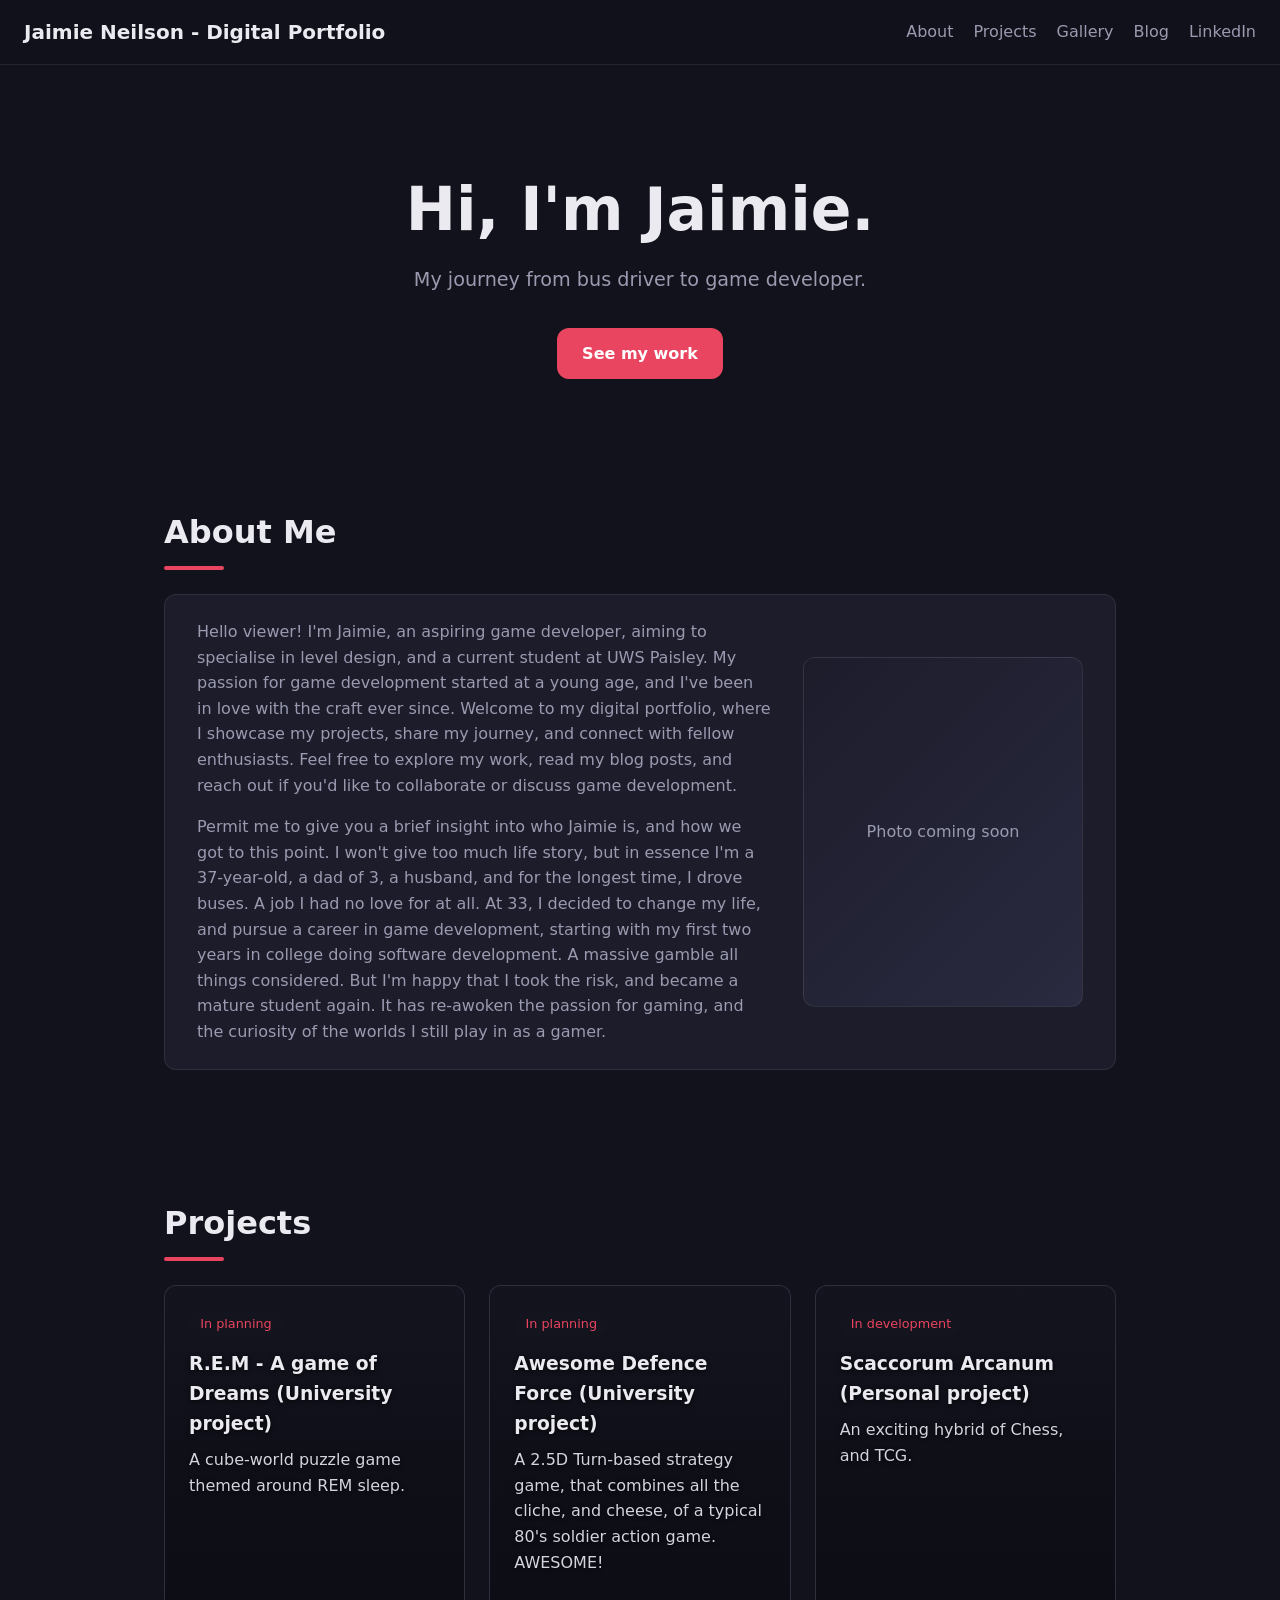
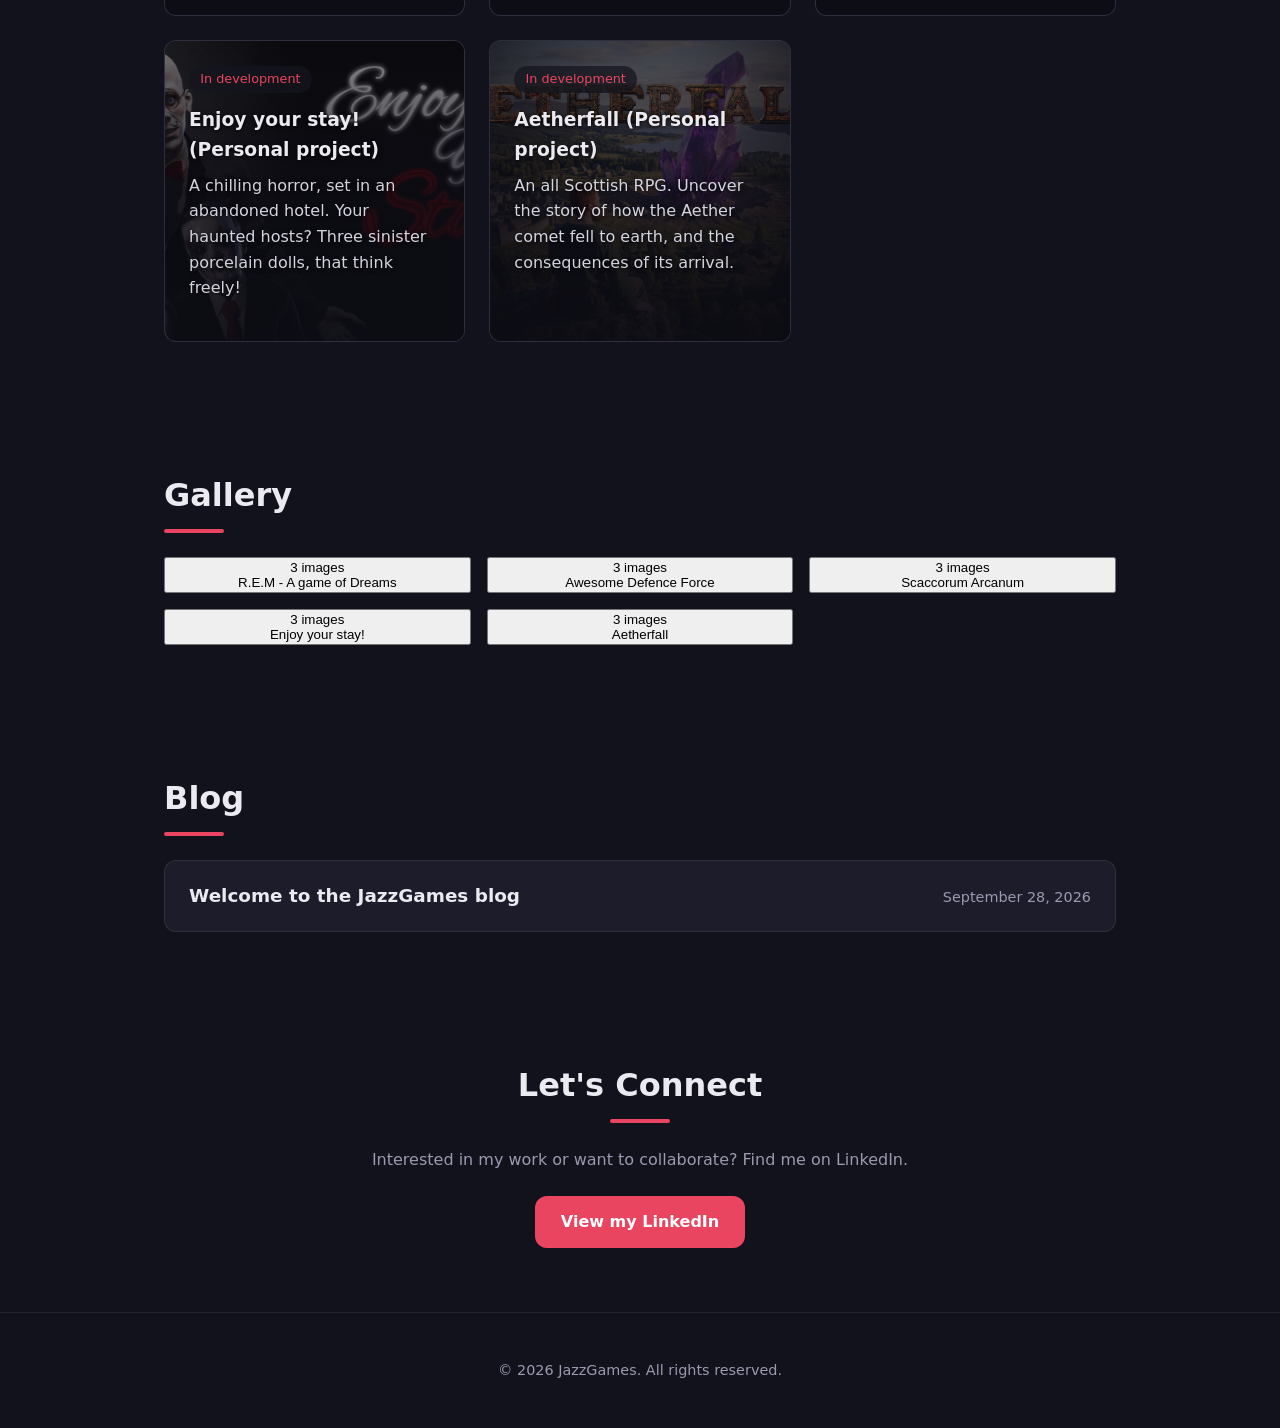
==== index.html @ 3bcc663d "Added functionality, and some imagery." ====
<!DOCTYPE html>
<html lang="en">
<head>
  <meta charset="UTF-8">
  <meta name="viewport" content="width=device-width, initial-scale=1.0">
  <title>Jaimie Neilson - Digital Portfolio</title>
  <link rel="stylesheet" href="style.css">
</head>
<body>
  <header class="site-header">
    <a href="#top" class="logo">Jaimie Neilson - Digital Portfolio</a>
    <nav>
      <a href="#about">About</a>
      <a href="#projects">Projects</a>
      <a href="#gallery">Gallery</a>
      <a href="#blog">Blog</a>
      <a href="#linkedin">LinkedIn</a>
    </nav>
  </header>

  <main id="top">
    <section class="hero">
      <h1>Hi, I'm Jaimie.</h1>
      <p>My journey from bus driver to game developer.</p>
      <a href="#projects" class="button">See my work</a>
    </section>

    <section id="about" class="section">
      <h2>About Me</h2>
      <div class="about-content">
        <div class="about-text">
          <p>Hello viewer! I'm Jaimie, an aspiring game developer, aiming to specialise in level design, and a current student at UWS Paisley. My passion for game development started at a young age, and I've been in love with the craft ever since. Welcome to my digital portfolio, where I showcase my projects, share my journey, and connect with fellow enthusiasts. Feel free to explore my work, read my blog posts, and reach out if you'd like to collaborate or discuss game development.</p>
          <p>Permit me to give you a brief insight into who Jaimie is, and how we got to this point. I won't give too much life story, but in essence I'm a 37-year-old, a dad of 3, a husband, and for the longest time, I drove buses. A job I had no love for at all. At 33, I decided to change my life, and pursue a career in game development, starting with my first two years in college doing software development. A massive gamble all things considered. But I'm happy that I took the risk, and became a mature student again. It has re-awoken the passion for gaming, and the curiosity of the worlds I still play in as a gamer.</p>
        </div>
        <div class="about-photo">
          <img src="images/profile.jpg" alt="Photo of Jaimie"
               onerror="this.parentElement.classList.add('missing'); this.remove();">
        </div>
      </div>
    </section>

    <section id="Projects" class="section">
      <h2>Projects</h2>
      <div id="projectsGrid" class="card-grid"></div>
    </section>

    <section id="gallery" class="section">
      <h2>Gallery</h2>
      <div id="galleryGrid" class="gallery-grid"></div>
    </section>

    <section id="blog" class="section">
      <h2>Blog</h2>
      <div id="blogList" class="blog-list"></div>
    </section>

    <section id="linkedin" class="section linkedin">
      <h2>Let's Connect</h2>
      <p>Interested in my work or want to collaborate? Find me on LinkedIn.</p>
      <a href="https://www.linkedin.com/in/YOUR-PROFILE/" target="_blank" rel="noopener" class="button">View my LinkedIn</a>
    </section>
  </main>

  <footer>
    <p>&copy; <span id="year"></span> JazzGames. All rights reserved.</p>
  </footer>

  <script src="script.js"></script>
</body>
</html>
---- style.css ----
:root {
  --bg: #12121c;
  --surface: #1c1c2b;
  --text: #eaeaf0;
  --muted: #9a9ab0;
  --accent: #e94560;
  --accent-hover: #ff5c77;
  --border: rgba(255, 255, 255, 0.08);
  --radius: 12px;
  --max-width: 1000px;
}

* {
  box-sizing: border-box;
}

html {
  scroll-behavior: smooth;
  scroll-padding-top: 80px;
}

body {
  margin: 0;
  font-family: system-ui, -apple-system, "Segoe UI", sans-serif;
  background: var(--bg);
  color: var(--text);
  line-height: 1.6;
}

a {
  color: var(--accent);
}

/* ===== HEADER ===== */
.site-header {
  position: sticky;
  top: 0;
  z-index: 10;
  display: flex;
  justify-content: space-between;
  align-items: center;
  flex-wrap: wrap;
  gap: 0.75rem;
  padding: 1rem 1.5rem;
  background: rgba(18, 18, 28, 0.9);
  backdrop-filter: blur(8px);
  border-bottom: 1px solid var(--border);
}

.logo {
  font-weight: 800;
  font-size: 1.25rem;
  color: var(--text);
  text-decoration: none;
}

nav {
  display: flex;
  flex-wrap: wrap;
  gap: 1.25rem;
}

nav a {
  color: var(--muted);
  text-decoration: none;
  font-weight: 500;
  transition: color 0.2s;
}

nav a:hover {
  color: var(--text);
}

/* ===== HERO ===== */
.hero {
  max-width: var(--max-width);
  margin: 0 auto;
  padding: 6rem 1.5rem 4rem;
  text-align: center;
}

.hero h1 {
  font-size: clamp(2.25rem, 6vw, 3.75rem);
  margin: 0 0 0.5rem;
}

.hero p {
  color: var(--muted);
  font-size: 1.2rem;
  margin: 0 0 2rem;
}

/* ===== SECTIONS ===== */
.section {
  max-width: var(--max-width);
  margin: 0 auto;
  padding: 4rem 1.5rem;
}

.section h2 {
  font-size: 2rem;
  margin: 0 0 1.5rem;
}

.section h2::after {
  content: "";
  display: block;
  width: 60px;
  height: 4px;
  margin-top: 0.5rem;
  background: var(--accent);
  border-radius: 2px;
}

/* ===== ABOUT ===== */
.about-content {
  display: grid;
  grid-template-columns: 1fr 280px;
  gap: 2rem;
  align-items: center;
  background: var(--surface);
  padding: 1.5rem 2rem;
  border-radius: var(--radius);
  border: 1px solid var(--border);
}

.about-text p {
  color: var(--muted);
}

.about-text p:first-child {
  margin-top: 0;
}

.about-text p:last-child {
  margin-bottom: 0;
}

.about-photo {
  aspect-ratio: 4 / 5;
  border-radius: var(--radius);
  overflow: hidden;
  border: 1px solid var(--border);
}

.about-photo img {
  display: block;
  width: 100%;
  height: 100%;
  object-fit: cover;
}

.about-photo.missing {
  display: flex;
  align-items: center;
  justify-content: center;
  background: linear-gradient(135deg, #1c1c2b, #2a2a40);
}

.about-photo.missing::before {
  content: "Photo coming soon";
  color: var(--muted);
}

@media (max-width: 720px) {
  .about-content {
    grid-template-columns: 1fr;
  }

  .about-photo {
    order: -1;
    width: 100%;
    max-width: 260px;
    margin: 0 auto;
  }
}

/* ===== BUTTON ===== */
.button {
  display: inline-block;
  padding: 0.8rem 1.6rem;
  background: var(--accent);
  color: white;
  text-decoration: none;
  font-weight: 600;
  border-radius: var(--radius);
  transition: background 0.2s, transform 0.2s;
}

.button:hover {
  background: var(--accent-hover);
  transform: translateY(-2px);
}

/* ===== PROJECTS ===== */
.card-grid {
  display: grid;
  grid-template-columns: repeat(auto-fill, minmax(260px, 1fr));
  gap: 1.5rem;
}

.card {
  position: relative;
  overflow: hidden;
  isolation: isolate;
  background: var(--surface);
  padding: 1.5rem;
  border-radius: var(--radius);
  border: 1px solid var(--border);
  transition: transform 0.2s, border-color 0.2s;
}

.card:hover {
  transform: translateY(-4px);
  border-color: var(--accent);
}

/* Background image layer */
.card.has-image::before {
  content: "";
  position: absolute;
  inset: 0;
  z-index: -2;
  background-image: var(--card-image);
  background-size: cover;
  background-position: center;
  transition: transform 0.5s ease;
}

/* Dark fade so the text stays readable */
.card.has-image::after {
  content: "";
  position: absolute;
  inset: 0;
  z-index: -1;
  background: linear-gradient(
    to top,
    rgba(12, 12, 20, 0.95) 0%,
    rgba(12, 12, 20, 0.8) 50%,
    rgba(12, 12, 20, 0.5) 100%
  );
}

.card.has-image:hover::before {
  transform: scale(1.06);
}

.card h3 {
  margin: 0.75rem 0 0.5rem;
}

.card p {
  color: var(--muted);
  margin: 0 0 1rem;
}

.card.has-image h3,
.card.has-image p {
  text-shadow: 0 1px 4px rgba(0, 0, 0, 0.8);
}

.card.has-image p {
  color: #d4d4e0;
}

.card a {
  text-decoration: none;
  font-weight: 600;
}

.tag {
  display: inline-block;
  padding: 0.2rem 0.7rem;
  font-size: 0.8rem;
  background: rgba(233, 69, 96, 0.15);
  color: var(--accent);
  border-radius: 999px;
}

.card.has-image .tag {
  background: rgba(20, 20, 30, 0.75);
}

/* ===== GALLERY ===== */
.gallery-grid {
  display: grid;
  grid-template-columns: repeat(auto-fill, minmax(240px, 1fr));
  gap: 1rem;
}

.gallery-item {
  margin: 0;
  background: var(--surface);
  border-radius: var(--radius);
  overflow: hidden;
  border: 1px solid var(--border);
}

.gallery-item img {
  display: block;
  width: 100%;
  aspect-ratio: 16 / 9;
  object-fit: cover;
}

.gallery-item.missing::before {
  content: "Image coming soon";
  display: flex;
  align-items: center;
  justify-content: center;
  aspect-ratio: 16 / 9;
  color: var(--muted);
  background: linear-gradient(135deg, #1c1c2b, #2a2a40);
}

.gallery-item figcaption {
  padding: 0.75rem 1rem;
  font-size: 0.9rem;
  color: var(--muted);
}

/* ===== BLOG ===== */
.blog-list {
  display: flex;
  flex-direction: column;
  gap: 1rem;
}

.post {
  background: var(--surface);
  border-radius: var(--radius);
  padding: 1.25rem 1.5rem;
  border: 1px solid var(--border);
}

.post summary {
  cursor: pointer;
  display: flex;
  justify-content: space-between;
  align-items: baseline;
  flex-wrap: wrap;
  gap: 0.5rem;
  list-style: none;
}

.post summary::-webkit-details-marker {
  display: none;
}

.post summary:hover .post-title {
  color: var(--accent);
}

.post-title {
  font-weight: 700;
  font-size: 1.15rem;
  transition: color 0.2s;
}

.post-date {
  color: var(--muted);
  font-size: 0.9rem;
}

.post[open] summary {
  margin-bottom: 1rem;
}

.post p {
  color: var(--muted);
}

/* ===== LINKEDIN ===== */
.linkedin {
  text-align: center;
}

.linkedin h2::after {
  margin-left: auto;
  margin-right: auto;
}

.linkedin p {
  color: var(--muted);
  margin: 0 0 1.5rem;
}

/* ===== FOOTER ===== */
footer {
  text-align: center;
  padding: 2rem;
  color: var(--muted);
  font-size: 0.9rem;
  border-top: 1px solid var(--border);
}
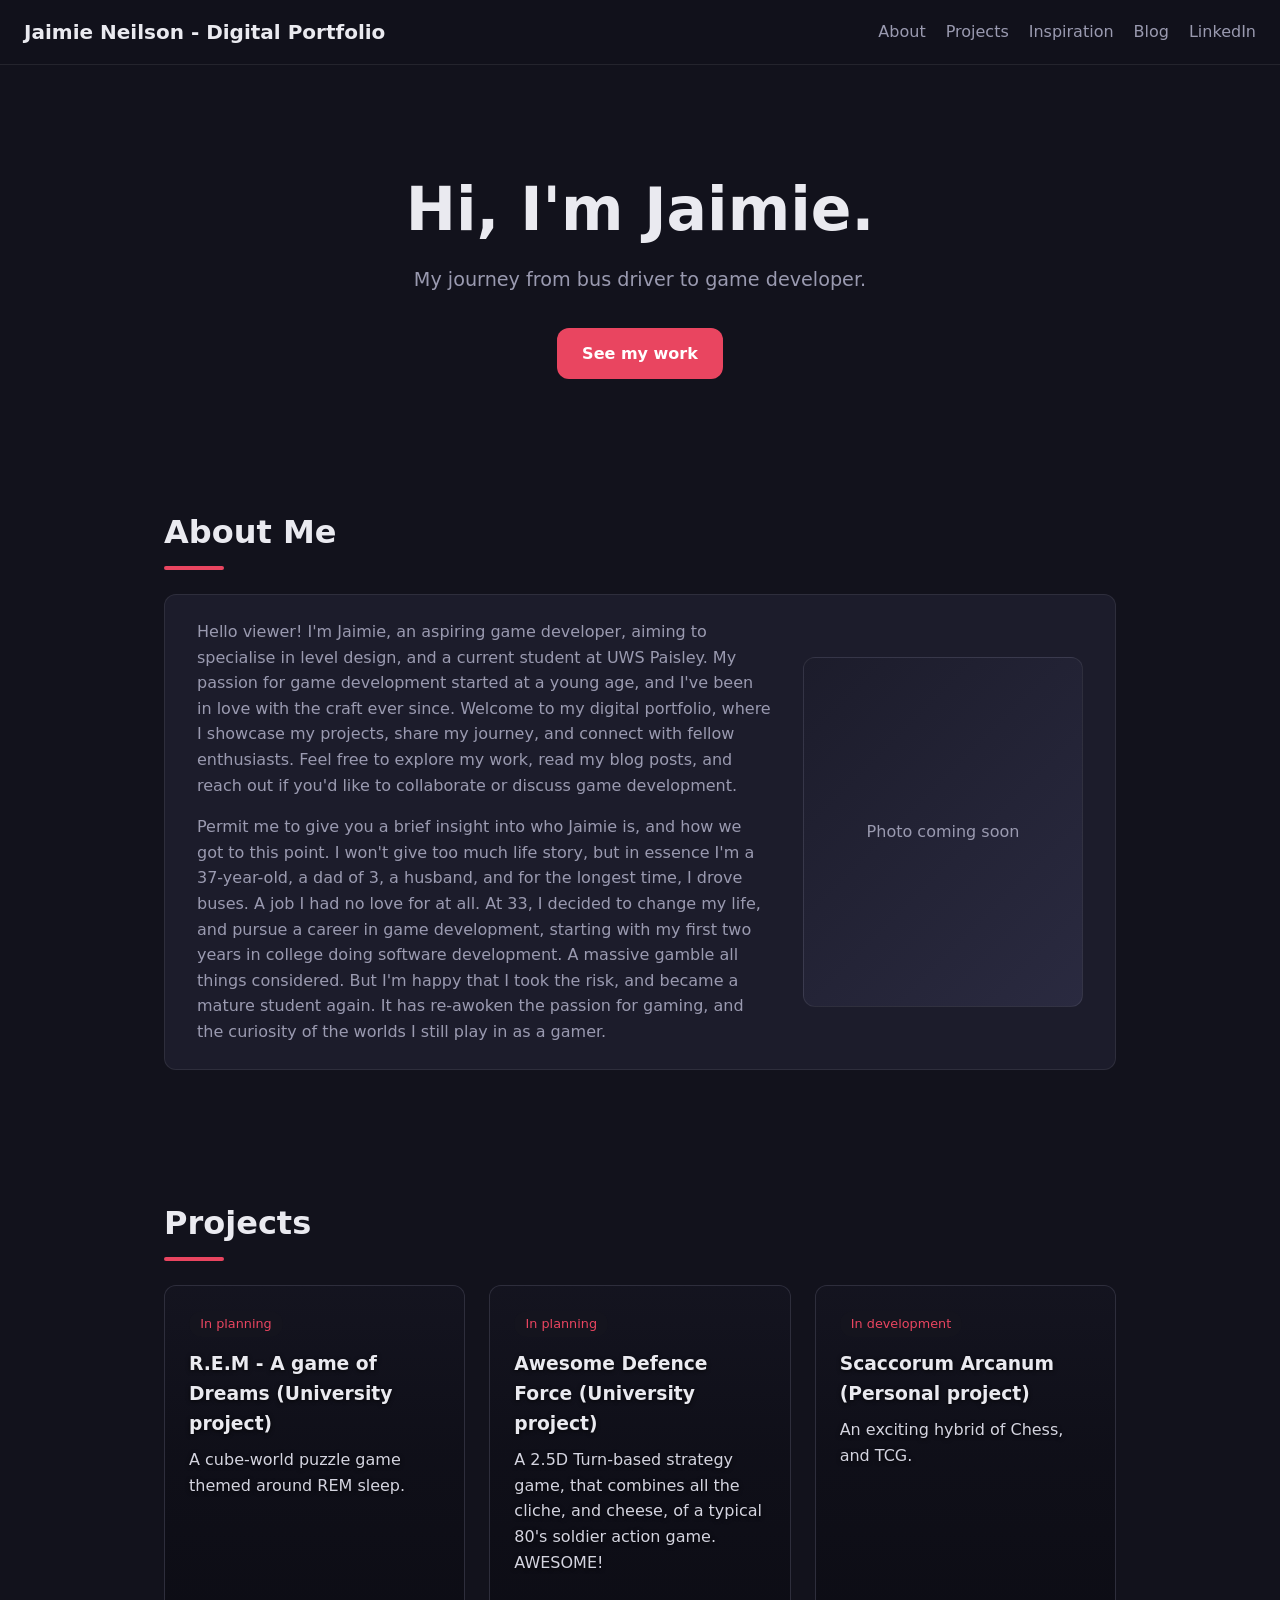
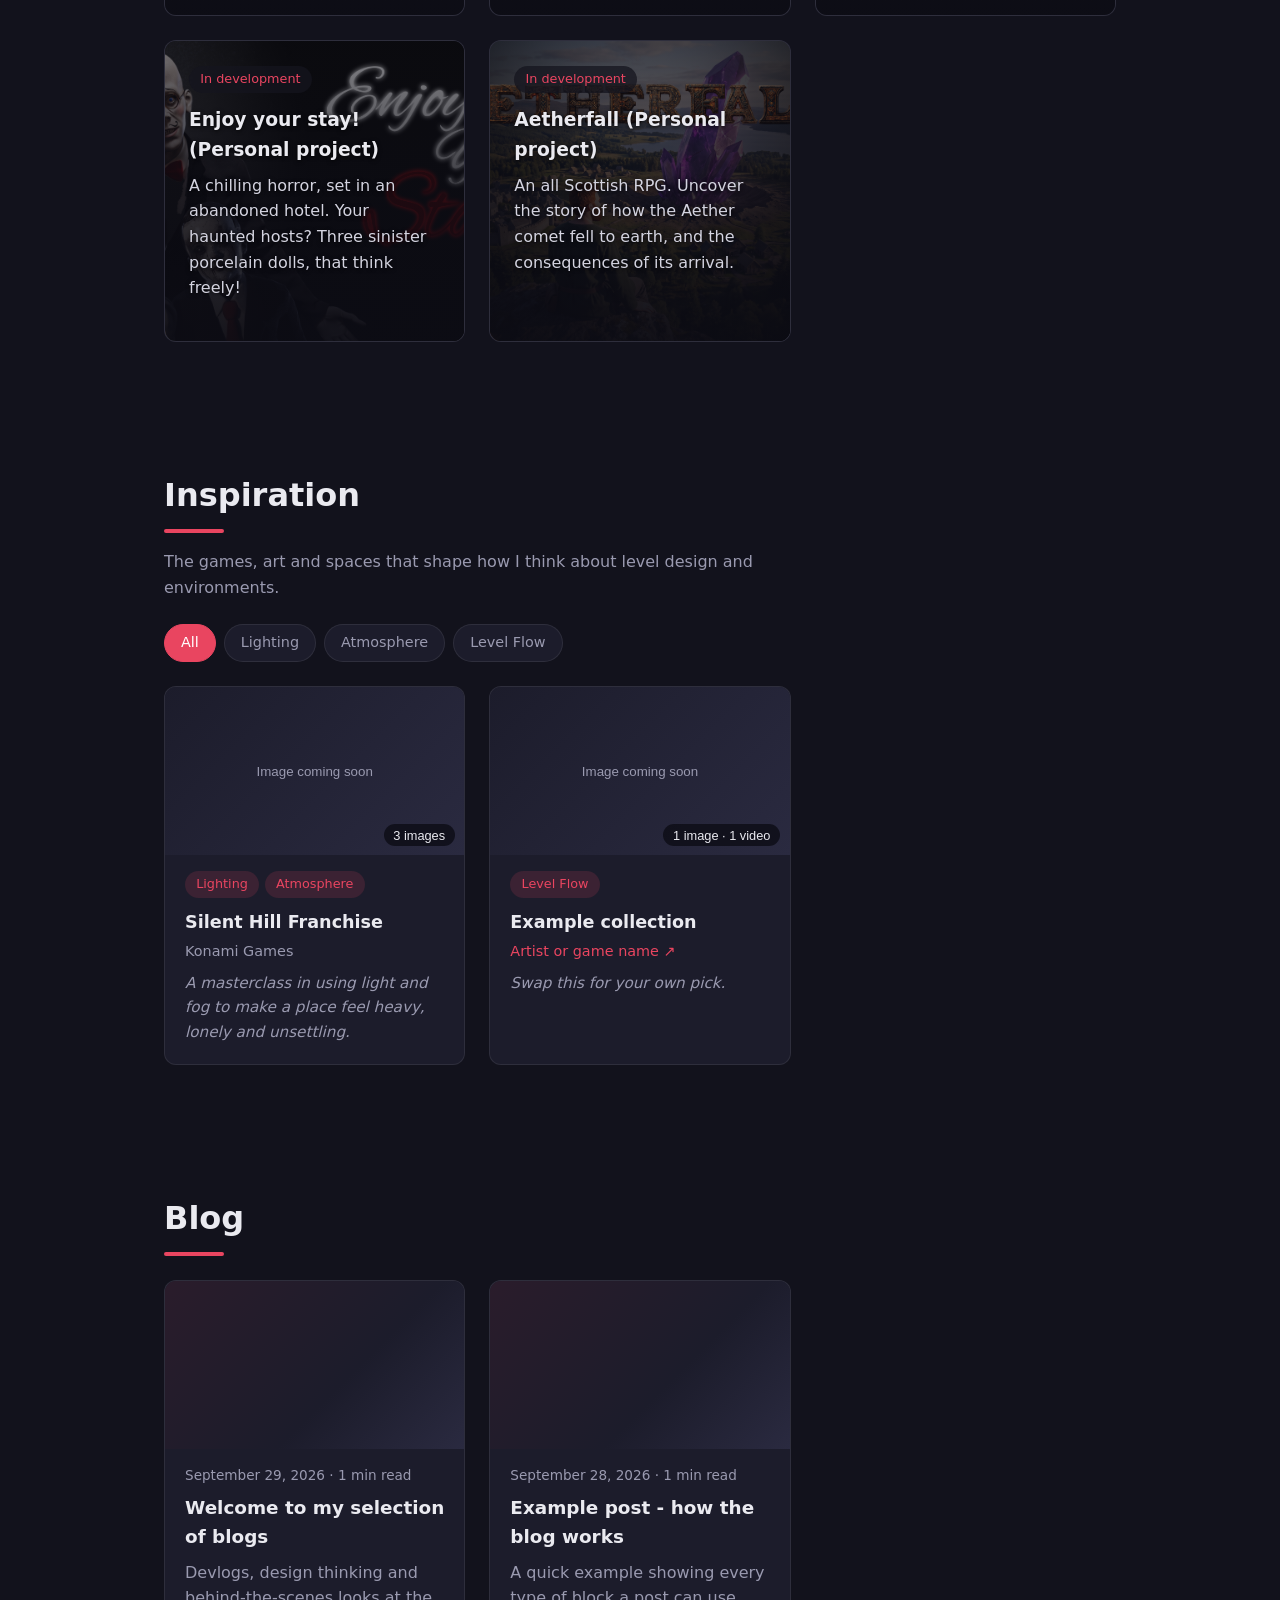
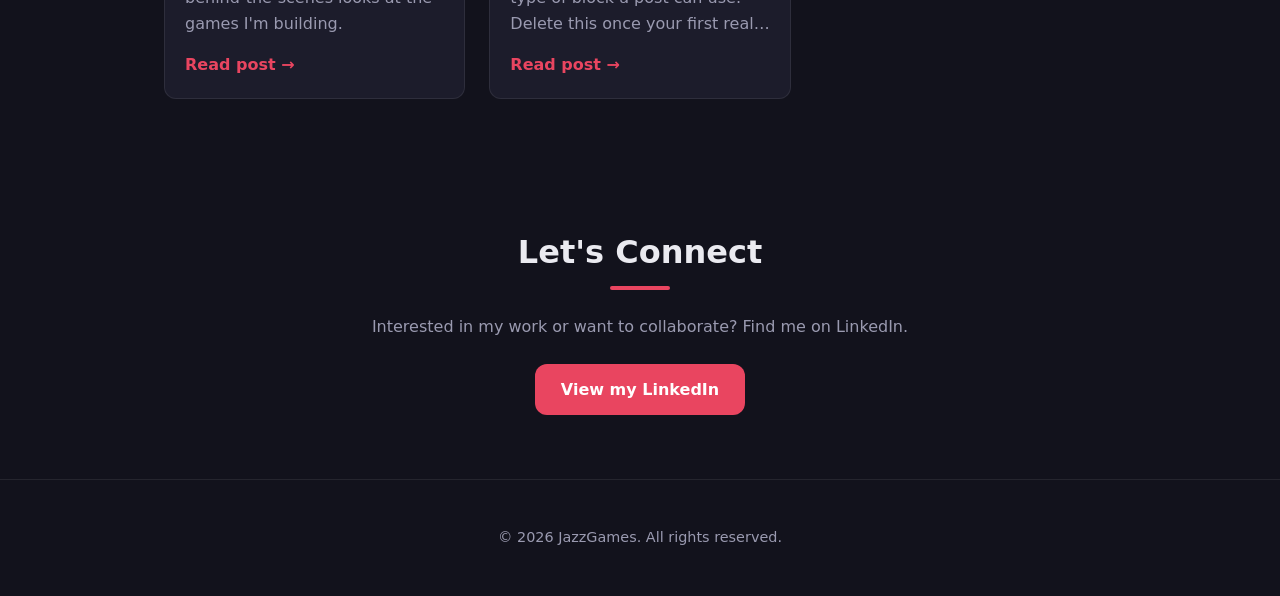
==== commit 52ab32e9: "major updates, with more new features added." ====
--- a/index.html
+++ b/index.html
@@ -12,7 +12,7 @@
     <nav>
       <a href="#about">About</a>
       <a href="#projects">Projects</a>
-      <a href="#gallery">Gallery</a>
+      <a href="#inspiration">Inspiration</a>
       <a href="#blog">Blog</a>
       <a href="#linkedin">LinkedIn</a>
     </nav>
@@ -44,9 +44,11 @@
       <div id="projectsGrid" class="card-grid"></div>
     </section>
 
-    <section id="gallery" class="section">
-      <h2>Gallery</h2>
-      <div id="galleryGrid" class="gallery-grid"></div>
+    <section id="inspiration" class="section">
+      <h2>Inspiration</h2>
+      <p class="section-intro">The games, art and spaces that shape how I think about level design and environments.</p>
+      <div id="inspirationFilters" class="filters"></div>
+      <div id="inspirationGrid" class="inspiration-grid"></div>
     </section>
 
     <section id="blog" class="section">
--- a/style.css
+++ b/style.css
@@ -281,93 +281,689 @@
   background: rgba(20, 20, 30, 0.75);
 }
 
-/* ===== GALLERY ===== */
-.gallery-grid {
+.card.clickable {
+  cursor: pointer;
+}
+
+.card.clickable:focus-visible {
+  outline: 2px solid var(--accent);
+  outline-offset: 3px;
+}
+
+/* ===== INSPIRATION ===== */
+.section-intro {
+  max-width: 65ch;
+  margin: -0.5rem 0 1.5rem;
+  color: var(--muted);
+}
+
+.filters {
+  display: flex;
+  flex-wrap: wrap;
+  gap: 0.5rem;
+  margin-bottom: 1.5rem;
+}
+
+.filter-button {
+  padding: 0.4rem 1rem;
+  font: inherit;
+  font-size: 0.9rem;
+  color: var(--muted);
+  background: var(--surface);
+  border: 1px solid var(--border);
+  border-radius: 999px;
+  cursor: pointer;
+  transition: color 0.2s, border-color 0.2s, background 0.2s;
+}
+
+.filter-button:hover {
+  color: var(--text);
+  border-color: var(--accent);
+}
+
+.filter-button.active {
+  color: #fff;
+  background: var(--accent);
+  border-color: var(--accent);
+}
+
+/* Even grid, matching the Projects section */
+.inspiration-grid {
   display: grid;
-  grid-template-columns: repeat(auto-fill, minmax(240px, 1fr));
-  gap: 1rem;
-}
-
-.gallery-item {
-  margin: 0;
+  grid-template-columns: repeat(auto-fill, minmax(260px, 1fr));
+  gap: 1.5rem;
+  transition: opacity 0.18s ease;
+}
+
+.inspiration-grid.fading {
+  opacity: 0;
+}
+
+.inspiration-item {
+  display: flex;
+  flex-direction: column;
+  overflow: hidden;
   background: var(--surface);
-  border-radius: var(--radius);
-  overflow: hidden;
   border: 1px solid var(--border);
-}
-
-.gallery-item img {
+  border-radius: var(--radius);
+  transition: transform 0.2s, border-color 0.2s;
+}
+
+.inspiration-item:hover {
+  transform: translateY(-4px);
+  border-color: var(--accent);
+}
+
+.inspiration-item[hidden] {
+  display: none;
+}
+
+.inspiration-media {
+  position: relative;
   display: block;
   width: 100%;
   aspect-ratio: 16 / 9;
+  padding: 0;
+  overflow: hidden;
+  background: linear-gradient(135deg, #1c1c2b, #2a2a40);
+  border: 0;
+  cursor: pointer;
+}
+
+.inspiration-media img {
+  display: block;
+  width: 100%;
+  height: 100%;
   object-fit: cover;
-}
-
-.gallery-item.missing::before {
+  transition: transform 0.5s ease;
+}
+
+.inspiration-item:hover .inspiration-media img {
+  transform: scale(1.06);
+}
+
+.inspiration-media.missing::before {
   content: "Image coming soon";
+  position: absolute;
+  inset: 0;
+  display: flex;
+  align-items: center;
+  justify-content: center;
+  color: var(--muted);
+}
+
+/* Play button when the cover is a video */
+.inspiration-media.is-video::after {
+  content: "\25B6";
+  position: absolute;
+  top: 50%;
+  left: 50%;
+  display: flex;
+  align-items: center;
+  justify-content: center;
+  width: 56px;
+  height: 56px;
+  padding-left: 4px;
+  transform: translate(-50%, -50%);
+  font-size: 1.4rem;
+  color: #fff;
+  background: rgba(12, 12, 20, 0.75);
+  border-radius: 50%;
+  transition: background 0.2s;
+}
+
+.inspiration-item:hover .inspiration-media.is-video::after {
+  background: var(--accent);
+}
+
+.inspiration-count {
+  position: absolute;
+  right: 0.6rem;
+  bottom: 0.6rem;
+  padding: 0.2rem 0.6rem;
+  font-size: 0.8rem;
+  color: var(--text);
+  background: rgba(12, 12, 20, 0.8);
+  border-radius: 999px;
+}
+
+.inspiration-body {
+  padding: 1rem 1.25rem 1.25rem;
+}
+
+.inspiration-tags {
+  display: flex;
+  flex-wrap: wrap;
+  gap: 0.35rem;
+}
+
+.inspiration-body h3 {
+  margin: 0.6rem 0 0.25rem;
+  font-size: 1.1rem;
+}
+
+.inspiration-credit {
+  margin: 0 0 0.5rem;
+  font-size: 0.9rem;
+  color: var(--muted);
+}
+
+.inspiration-credit a {
+  text-decoration: none;
+}
+
+.inspiration-credit a:hover {
+  text-decoration: underline;
+}
+
+/* Tile summary is trimmed to 3 lines; full notes show in the viewer */
+.inspiration-note {
+  display: -webkit-box;
+  margin: 0;
+  overflow: hidden;
+  font-size: 0.95rem;
+  font-style: italic;
+  color: var(--muted);
+  -webkit-line-clamp: 3;
+  line-clamp: 3;
+  -webkit-box-orient: vertical;
+}
+
+/* Extra lines in the viewer */
+.viewer-note {
+  max-width: 70ch;
+  margin: -0.25rem auto 0.75rem;
+  text-align: center;
+  font-style: italic;
+  color: var(--muted);
+}
+
+.viewer-source {
+  margin: 0 0 0.75rem;
+  text-align: center;
+  font-size: 0.9rem;
+}
+
+.viewer-source a {
+  text-decoration: none;
+}
+
+.viewer-source a:hover {
+  text-decoration: underline;
+}
+
+/* ===== GALLERY VIEWER ===== */
+.viewer {
+  position: fixed;
+  inset: 0;
+  z-index: 100;
+  display: flex;
+  align-items: center;
+  justify-content: center;
+  padding: 1.5rem;
+}
+
+.viewer[hidden] {
+  display: none;
+}
+
+.viewer-backdrop {
+  position: absolute;
+  inset: 0;
+  background: rgba(5, 5, 10, 0.85);
+  backdrop-filter: blur(4px);
+}
+
+.viewer-panel {
+  position: relative;
+  width: 100%;
+  max-width: 1000px;
+  max-height: 100%;
+  overflow-y: auto;
+  padding: 1.25rem 1.5rem 1.5rem;
+
+  background: var(--surface);
+  border: 1px solid var(--border);
+  border-radius: var(--radius);
+  animation: viewerIn 0.2s ease;
+}
+
+@keyframes viewerIn {
+  from {
+    opacity: 0;
+    transform: scale(0.97);
+  }
+  to {
+    opacity: 1;
+    transform: none;
+  }
+}
+
+.viewer-header {
+  display: flex;
+  justify-content: space-between;
+  align-items: center;
+  gap: 1rem;
+  margin-bottom: 1rem;
+}
+
+.viewer-header h3 {
+  margin: 0;
+  font-size: 1.3rem;
+}
+
+.viewer-close {
+  padding: 0 0.25rem;
+  font-size: 2rem;
+  line-height: 1;
+  color: var(--muted);
+  background: none;
+  border: none;
+  cursor: pointer;
+  transition: color 0.2s;
+}
+
+.viewer-close:hover {
+  color: var(--accent);
+}
+
+.viewer-stage {
+  position: relative;
   display: flex;
   align-items: center;
   justify-content: center;
   aspect-ratio: 16 / 9;
+  overflow: hidden;
+  background: #0c0c14;
+  border-radius: var(--radius);
+}
+
+.viewer-stage img {
+  width: 100%;
+  height: 100%;
+  object-fit: contain;
+}
+
+.viewer-stage.missing img {
+  display: none;
+}
+
+.viewer-stage.missing::after {
+  content: "Image coming soon";
+  color: var(--muted);
+}
+
+.viewer-arrow {
+  position: absolute;
+  top: 50%;
+  z-index: 1;
+  width: 44px;
+  height: 44px;
+  transform: translateY(-50%);
+  font-size: 1.75rem;
+  line-height: 1;
+  color: var(--text);
+  background: rgba(12, 12, 20, 0.7);
+  border: none;
+  border-radius: 50%;
+  cursor: pointer;
+  transition: background 0.2s;
+}
+
+.viewer-arrow:hover {
+  background: var(--accent);
+}
+
+.viewer-prev {
+  left: 0.75rem;
+}
+
+.viewer-next {
+  right: 0.75rem;
+}
+
+.viewer.single .viewer-arrow,
+.viewer.single .viewer-thumbs {
+  display: none;
+}
+
+.viewer-caption {
+  margin: 0.75rem 0;
+  text-align: center;
+  color: var(--muted);
+}
+
+.viewer-thumbs {
+  display: flex;
+  gap: 0.5rem;
+  overflow-x: auto;
+  padding-bottom: 0.25rem;
+}
+
+.viewer-thumb {
+  position: relative;
+  flex: 0 0 110px;
+  aspect-ratio: 16 / 9;
+  padding: 0;
+  overflow: hidden;
+  color: var(--muted);
+  background: #2a2a40;
+  border: 2px solid transparent;
+  border-radius: 8px;
+  cursor: pointer;
+  opacity: 0.6;
+  transition: opacity 0.2s, border-color 0.2s;
+}
+
+.viewer-thumb span {
+  position: absolute;
+  inset: 0;
+  display: flex;
+  align-items: center;
+  justify-content: center;
+}
+
+.viewer-thumb img {
+  position: relative;
+  display: block;
+  width: 100%;
+  height: 100%;
+  object-fit: cover;
+}
+
+.viewer-thumb:hover {
+  opacity: 1;
+}
+
+.viewer-thumb.active {
+  opacity: 1;
+  border-color: var(--accent);
+}
+
+/* ===== BLOG CARDS ===== */
+.blog-list {
+  display: grid;
+  grid-template-columns: repeat(auto-fill, minmax(280px, 1fr));
+  gap: 1.5rem;
+}
+
+.blog-card {
+  display: flex;
+  flex-direction: column;
+  overflow: hidden;
+  background: var(--surface);
+  border: 1px solid var(--border);
+  border-radius: var(--radius);
+  cursor: pointer;
+  transition: transform 0.2s, border-color 0.2s;
+}
+
+.blog-card:hover {
+  transform: translateY(-4px);
+  border-color: var(--accent);
+}
+
+.blog-card:focus-visible {
+  outline: 2px solid var(--accent);
+  outline-offset: 3px;
+}
+
+.blog-cover {
+  aspect-ratio: 16 / 9;
+  overflow: hidden;
+  background: linear-gradient(135deg, #2a1c2b, #1c1c2b 60%, #2a2a40);
+}
+
+.blog-cover img {
+  display: block;
+  width: 100%;
+  height: 100%;
+  object-fit: cover;
+  transition: transform 0.5s ease;
+}
+
+.blog-card:hover .blog-cover img {
+  transform: scale(1.06);
+}
+
+.blog-card-body {
+  display: flex;
+  flex: 1;
+  flex-direction: column;
+  padding: 1rem 1.25rem 1.25rem;
+}
+
+.blog-meta {
+  margin: 0 0 0.35rem;
+  font-size: 0.85rem;
+  color: var(--muted);
+}
+
+.blog-card h3 {
+  margin: 0 0 0.5rem;
+  font-size: 1.15rem;
+}
+
+.blog-intro {
+  display: -webkit-box;
+  margin: 0 0 1rem;
+  overflow: hidden;
+  color: var(--muted);
+  -webkit-line-clamp: 3;
+  line-clamp: 3;
+  -webkit-box-orient: vertical;
+}
+
+.blog-read {
+  margin-top: auto;
+  font-weight: 600;
+  color: var(--accent);
+}
+
+/* ===== BLOG READER ===== */
+.reader {
+  position: fixed;
+  inset: 0;
+  z-index: 100;
+  overflow-y: auto;
+  padding: 2rem 1rem;
+}
+
+.reader[hidden] {
+  display: none;
+}
+
+.reader-backdrop {
+  position: fixed;
+  inset: 0;
+  background: rgba(5, 5, 10, 0.88);
+  backdrop-filter: blur(4px);
+}
+
+.reader-close {
+  position: fixed;
+  top: 1rem;
+  right: 1rem;
+  z-index: 2;
+  width: 44px;
+  height: 44px;
+  font-size: 1.75rem;
+  line-height: 1;
+  color: var(--text);
+  background: rgba(12, 12, 20, 0.85);
+  border: 1px solid var(--border);
+  border-radius: 50%;
+  cursor: pointer;
+  transition: background 0.2s;
+}
+
+.reader-close:hover {
+  background: var(--accent);
+}
+
+.reader-panel {
+  position: relative;
+  max-width: 760px;
+  margin: 0 auto;
+  padding: 2.5rem clamp(1.25rem, 5vw, 3rem) 3rem;
+  overflow: hidden;
+  background: var(--surface);
+  border: 1px solid var(--border);
+  border-radius: var(--radius);
+}
+
+.reader-cover {
+  margin: -2.5rem clamp(-3rem, -5vw, -1.25rem) 2rem;
+  aspect-ratio: 21 / 9;
+  overflow: hidden;
+}
+
+.reader-cover img {
+  display: block;
+  width: 100%;
+  height: 100%;
+  object-fit: cover;
+}
+
+.reader-meta {
+  margin: 0 0 0.5rem;
+  font-size: 0.9rem;
+  color: var(--muted);
+}
+
+.reader-title {
+  margin: 0 0 1rem;
+  font-size: clamp(1.8rem, 4vw, 2.5rem);
+  line-height: 1.2;
+}
+
+.reader-intro {
+  margin: 0 0 2rem;
+  font-size: 1.15rem;
+  color: var(--muted);
+}
+
+.reader-body p,
+.reader-body li {
+  font-size: 1.05rem;
+  line-height: 1.8;
+}
+
+.reader-body h2 {
+  margin: 2.25rem 0 0.75rem;
+  font-size: 1.5rem;
+}
+
+.reader-body h3 {
+  margin: 1.75rem 0 0.5rem;
+  font-size: 1.2rem;
+}
+
+.reader-body ul {
+  padding-left: 1.25rem;
+}
+
+.reader-body li {
+  margin-bottom: 0.4rem;
+}
+
+.reader-figure {
+  margin: 2rem 0;
+}
+
+.reader-figure img {
+  display: block;
+  width: 100%;
+  border-radius: var(--radius);
+}
+
+.reader-figure.missing::before {
+  content: "Image coming soon";
+  display: flex;
+  align-items: center;
+  justify-content: center;
+  aspect-ratio: 16 / 9;
   color: var(--muted);
   background: linear-gradient(135deg, #1c1c2b, #2a2a40);
-}
-
-.gallery-item figcaption {
-  padding: 0.75rem 1rem;
+  border-radius: var(--radius);
+}
+
+.reader-figure figcaption {
+  margin-top: 0.6rem;
   font-size: 0.9rem;
-  color: var(--muted);
-}
-
-/* ===== BLOG ===== */
-.blog-list {
-  display: flex;
-  flex-direction: column;
-  gap: 1rem;
-}
-
-.post {
-  background: var(--surface);
-  border-radius: var(--radius);
-  padding: 1.25rem 1.5rem;
-  border: 1px solid var(--border);
-}
-
-.post summary {
-  cursor: pointer;
-  display: flex;
-  justify-content: space-between;
-  align-items: baseline;
-  flex-wrap: wrap;
-  gap: 0.5rem;
-  list-style: none;
-}
-
-.post summary::-webkit-details-marker {
-  display: none;
-}
-
-.post summary:hover .post-title {
-  color: var(--accent);
-}
-
-.post-title {
-  font-weight: 700;
-  font-size: 1.15rem;
-  transition: color 0.2s;
-}
-
-.post-date {
-  color: var(--muted);
+  text-align: center;
+  color: var(--muted);
+}
+
+.reader-credit {
+  display: block;
+  margin-top: 0.2rem;
+  font-size: 0.85rem;
+}
+
+.reader-credit a {
+  text-decoration: none;
+}
+
+.reader-video {
+  aspect-ratio: 16 / 9;
+  overflow: hidden;
+  border-radius: var(--radius);
+}
+
+.reader-video iframe {
+  display: block;
+  width: 100%;
+  height: 100%;
+  border: 0;
+}
+
+.reader-body blockquote {
+  margin: 2rem 0;
+  padding: 0.25rem 0 0.25rem 1.25rem;
+  border-left: 4px solid var(--accent);
+}
+
+.reader-body blockquote p {
+  margin: 0 0 0.5rem;
+  font-size: 1.2rem;
+  font-style: italic;
+}
+
+.reader-body blockquote cite {
   font-size: 0.9rem;
-}
-
-.post[open] summary {
-  margin-bottom: 1rem;
-}
-
-.post p {
-  color: var(--muted);
+  font-style: normal;
+  color: var(--muted);
+}
+
+.reader-sources {
+  margin-top: 3rem;
+  padding-top: 1.5rem;
+  border-top: 1px solid var(--border);
+}
+
+.reader-sources h2 {
+  margin: 0 0 1rem;
+  font-size: 1.2rem;
+}
+
+.reader-sources ol {
+  padding-left: 1.25rem;
+  font-size: 0.9rem;
+  color: var(--muted);
+}
+
+.reader-sources li {
+  margin-bottom: 0.6rem;
+}
+
+.reader-sources a {
+  text-decoration: none;
+  word-break: break-word;
+}
+
+.reader-sources a:hover {
+  text-decoration: underline;
 }
 
 /* ===== LINKEDIN ===== */
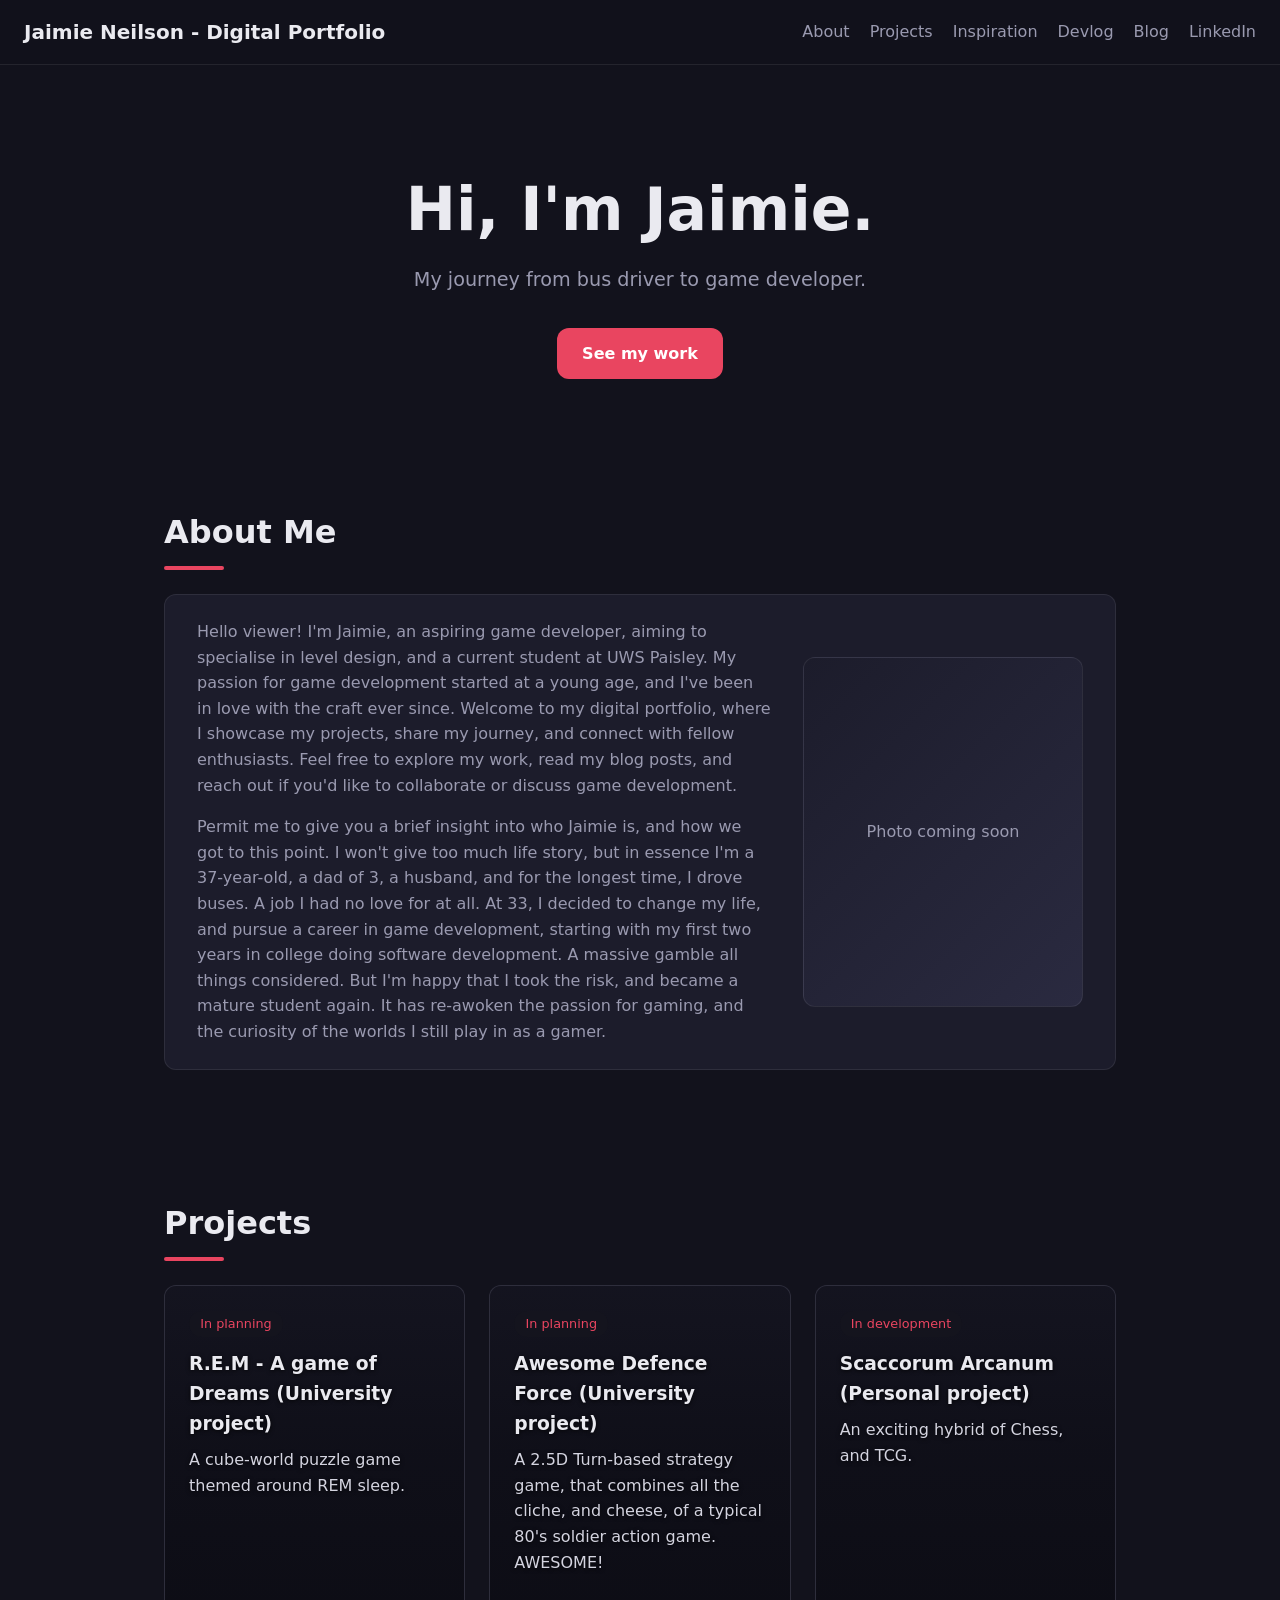
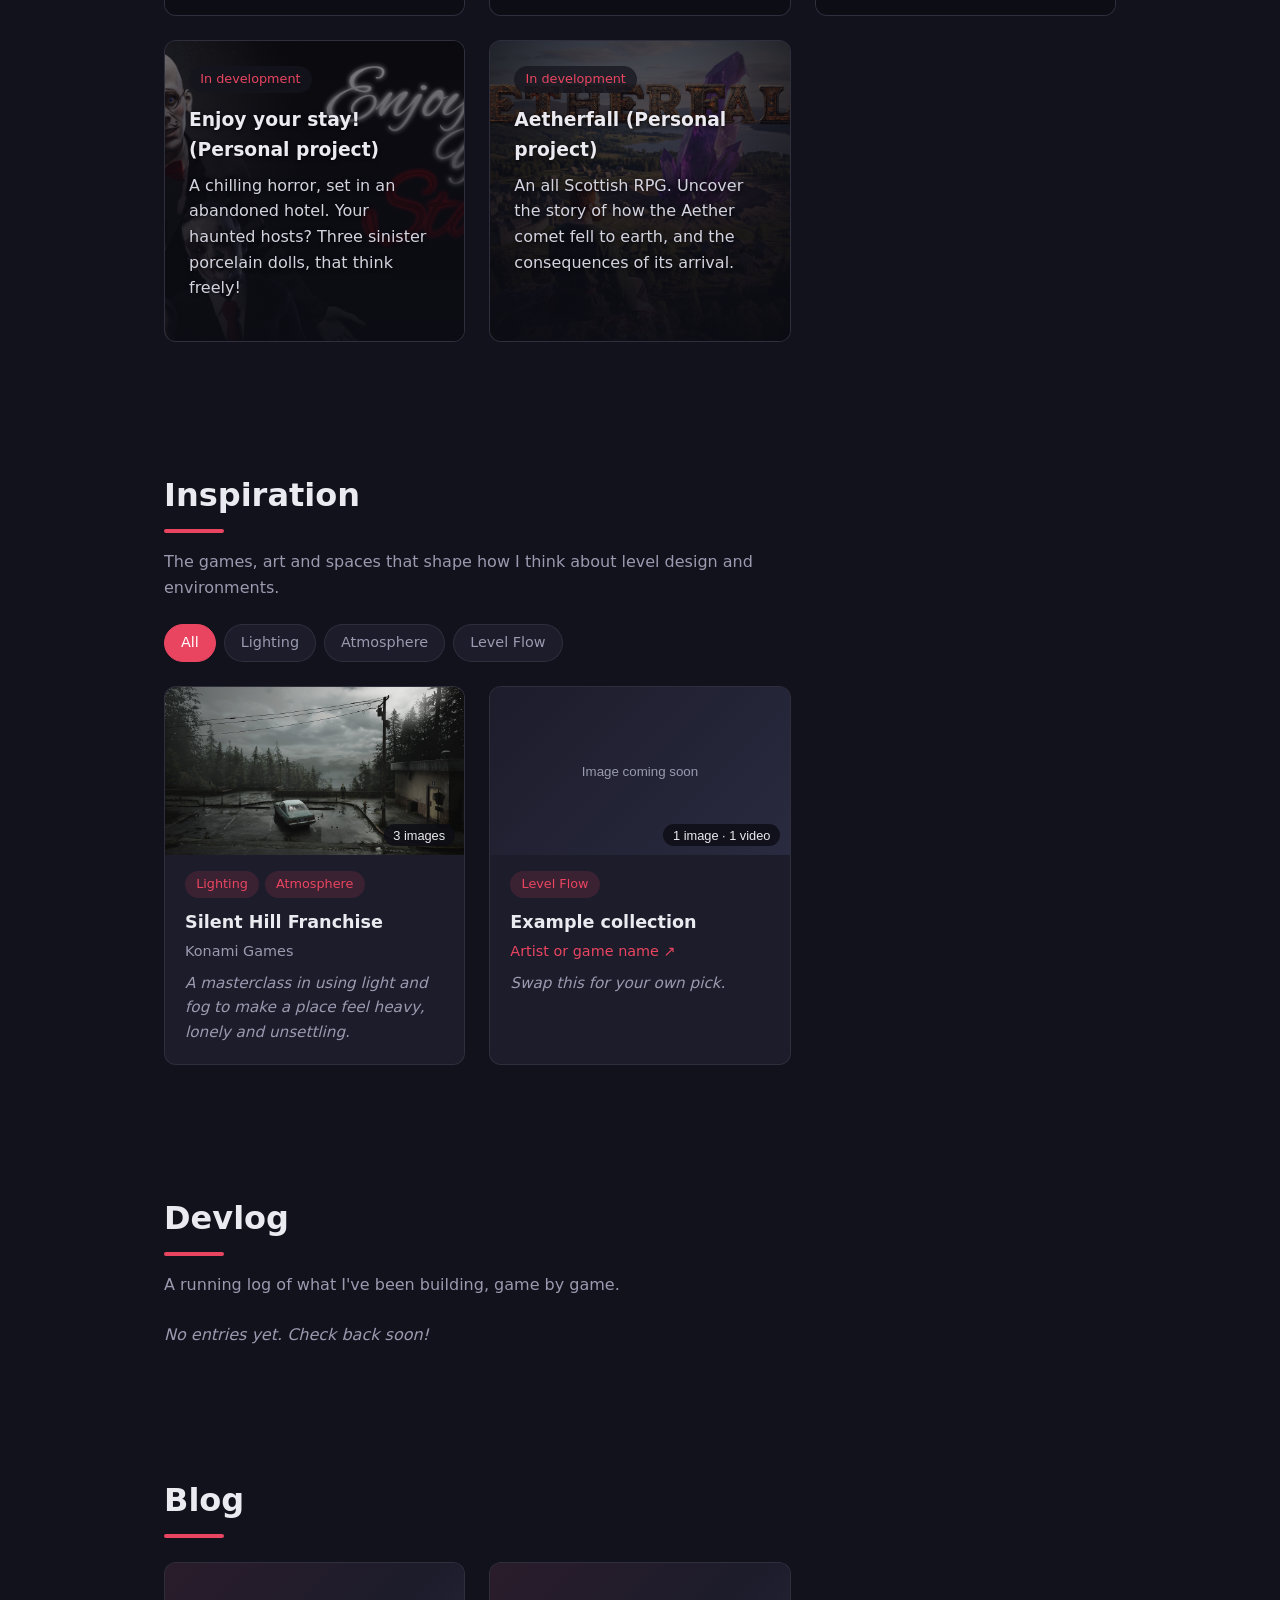
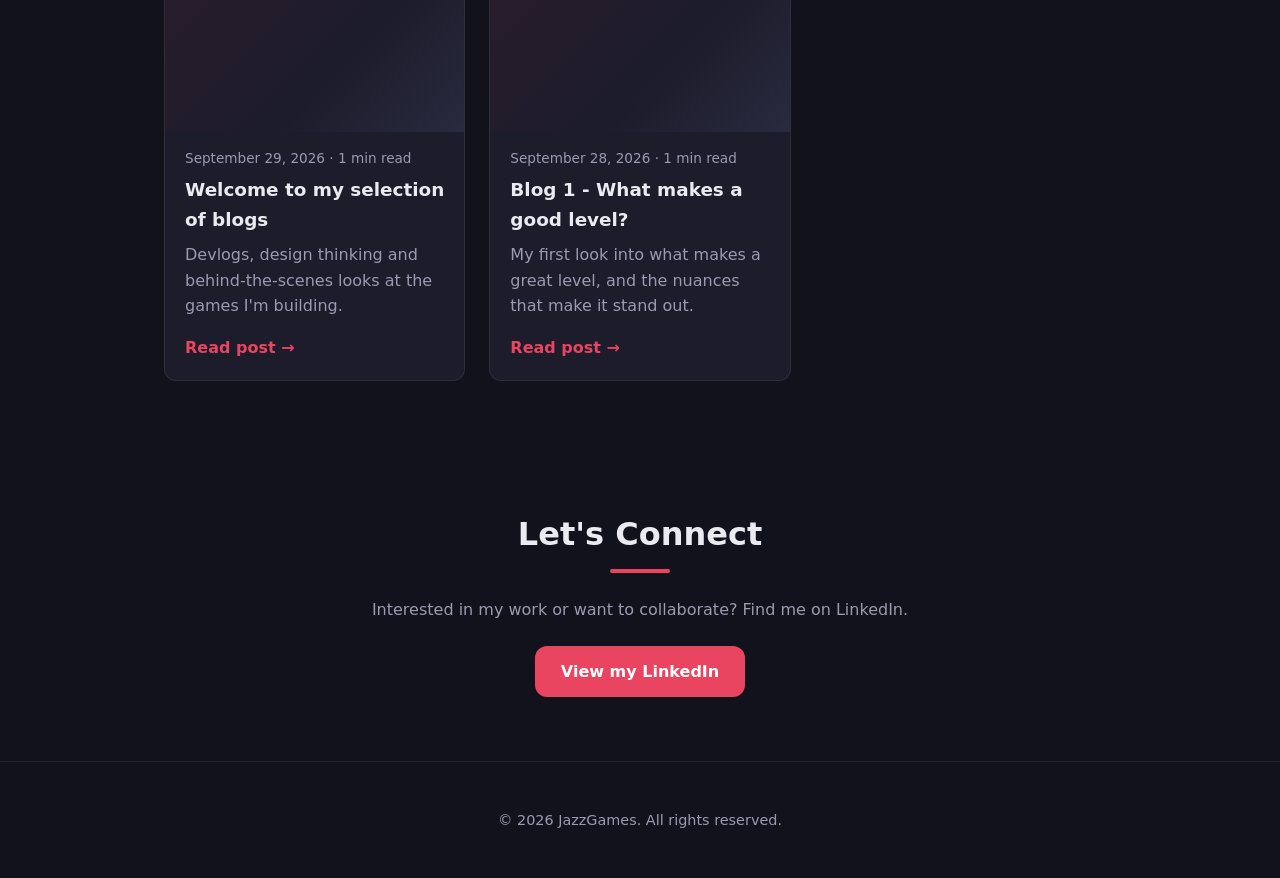
==== commit 4a15b0b2: "Added Admin Page and Devlog JSON file for managing devlog entries. Updated index.html to include lin" ====
--- a/index.html
+++ b/index.html
@@ -11,8 +11,9 @@
     <a href="#top" class="logo">Jaimie Neilson - Digital Portfolio</a>
     <nav>
       <a href="#about">About</a>
-      <a href="#projects">Projects</a>
+      <a href="#projects">Projects</a>     
       <a href="#inspiration">Inspiration</a>
+      <a href="#devlog">Devlog</a>
       <a href="#blog">Blog</a>
       <a href="#linkedin">LinkedIn</a>
     </nav>
@@ -51,6 +52,13 @@
       <div id="inspirationGrid" class="inspiration-grid"></div>
     </section>
 
+    <section id="devlog" class="section">
+      <h2>Devlog</h2>
+      <p class="section-intro">A running log of what I've been building, game by game.</p>
+      <div id="devlogFilters" class="filters"></div>
+      <div id="devlogTimeline" class="devlog-timeline"></div>
+    </section>
+
     <section id="blog" class="section">
       <h2>Blog</h2>
       <div id="blogList" class="blog-list"></div>
--- a/style.css
+++ b/style.css
@@ -680,6 +680,186 @@
   border-color: var(--accent);
 }
 
+/* ===== DEVLOG ===== */
+.devlog-filter {
+  padding: 0.4rem 1rem;
+  font: inherit;
+  font-size: 0.9rem;
+  color: var(--muted);
+  background: var(--surface);
+  border: 1px solid var(--border);
+  border-radius: 999px;
+  cursor: pointer;
+  transition: color 0.2s, border-color 0.2s, background 0.2s;
+}
+
+.devlog-filter:hover {
+  color: var(--text);
+  border-color: var(--accent);
+}
+
+.devlog-filter.active {
+  color: #fff;
+  background: var(--accent);
+  border-color: var(--accent);
+}
+
+.devlog-timeline {
+  position: relative;
+  padding-left: 2rem;
+  transition: opacity 0.18s ease;
+}
+
+.devlog-timeline.fading {
+  opacity: 0;
+}
+
+/* The vertical line */
+.devlog-timeline::before {
+  content: "";
+  position: absolute;
+  top: 0.5rem;
+  bottom: 0.5rem;
+  left: 0.55rem;
+  width: 2px;
+  background: var(--border);
+}
+
+.devlog-timeline.is-empty {
+  padding-left: 0;
+}
+
+.devlog-timeline.is-empty::before {
+  display: none;
+}
+
+.devlog-empty {
+  margin: 0;
+  font-style: italic;
+  color: var(--muted);
+}
+
+.devlog-entry {
+  position: relative;
+  margin-bottom: 1.5rem;
+}
+
+.devlog-entry[hidden] {
+  display: none;
+}
+
+/* Colour per entry type */
+.type-feature { --type-color: var(--accent); }
+.type-level-design { --type-color: #3ecfb2; }
+.type-art { --type-color: #b38cff; }
+.type-audio { --type-color: #f5b041; }
+.type-fix { --type-color: #9a9ab0; }
+.type-milestone { --type-color: #ffd166; }
+
+.devlog-dot {
+  position: absolute;
+  top: 1.45rem;
+  left: calc(-1.4rem - 7px);
+  width: 14px;
+  height: 14px;
+  background: var(--type-color, var(--accent));
+  border-radius: 50%;
+  box-shadow: 0 0 0 4px var(--bg);
+}
+
+.devlog-card {
+  padding: 1.25rem 1.5rem;
+  background: var(--surface);
+  border: 1px solid var(--border);
+  border-radius: var(--radius);
+  transition: border-color 0.2s;
+}
+
+.devlog-card:hover {
+  border-color: var(--type-color, var(--accent));
+}
+
+.devlog-entry:has(.type-level-design) .devlog-card:hover { border-color: #3ecfb2; }
+.devlog-entry:has(.type-art) .devlog-card:hover { border-color: #b38cff; }
+.devlog-entry:has(.type-audio) .devlog-card:hover { border-color: #f5b041; }
+.devlog-entry:has(.type-milestone) .devlog-card:hover { border-color: #ffd166; }
+
+.devlog-header {
+  display: flex;
+  flex-wrap: wrap;
+  align-items: center;
+  gap: 0.5rem;
+  margin-bottom: 0.5rem;
+  font-size: 0.85rem;
+}
+
+.devlog-date {
+  color: var(--muted);
+}
+
+.devlog-game {
+  font-weight: 600;
+  color: var(--text);
+}
+
+.devlog-game::before {
+  content: "·";
+  margin-right: 0.5rem;
+  color: var(--muted);
+}
+
+.devlog-type {
+  padding: 0.15rem 0.6rem;
+  font-size: 0.75rem;
+  color: var(--type-color, var(--accent));
+  background: rgba(255, 255, 255, 0.06);
+  background: color-mix(in srgb, var(--type-color, var(--accent)) 15%, transparent);
+  border-radius: 999px;
+}
+
+.devlog-card h3 {
+  margin: 0 0 0.4rem;
+  font-size: 1.15rem;
+}
+
+.devlog-summary {
+  margin: 0 0 0.5rem;
+  color: var(--muted);
+}
+
+.devlog-points {
+  margin: 0.5rem 0 0;
+  padding-left: 1.2rem;
+  color: var(--muted);
+}
+
+.devlog-points li {
+  margin-bottom: 0.25rem;
+}
+
+.devlog-image {
+  display: block;
+  width: 100%;
+  max-width: 420px;
+  margin-top: 1rem;
+  padding: 0;
+  overflow: hidden;
+  background: none;
+  border: 0;
+  border-radius: 8px;
+  cursor: zoom-in;
+}
+
+.devlog-image img {
+  display: block;
+  width: 100%;
+  transition: transform 0.4s ease;
+}
+
+.devlog-image:hover img {
+  transform: scale(1.03);
+}
+
 /* ===== BLOG CARDS ===== */
 .blog-list {
   display: grid;
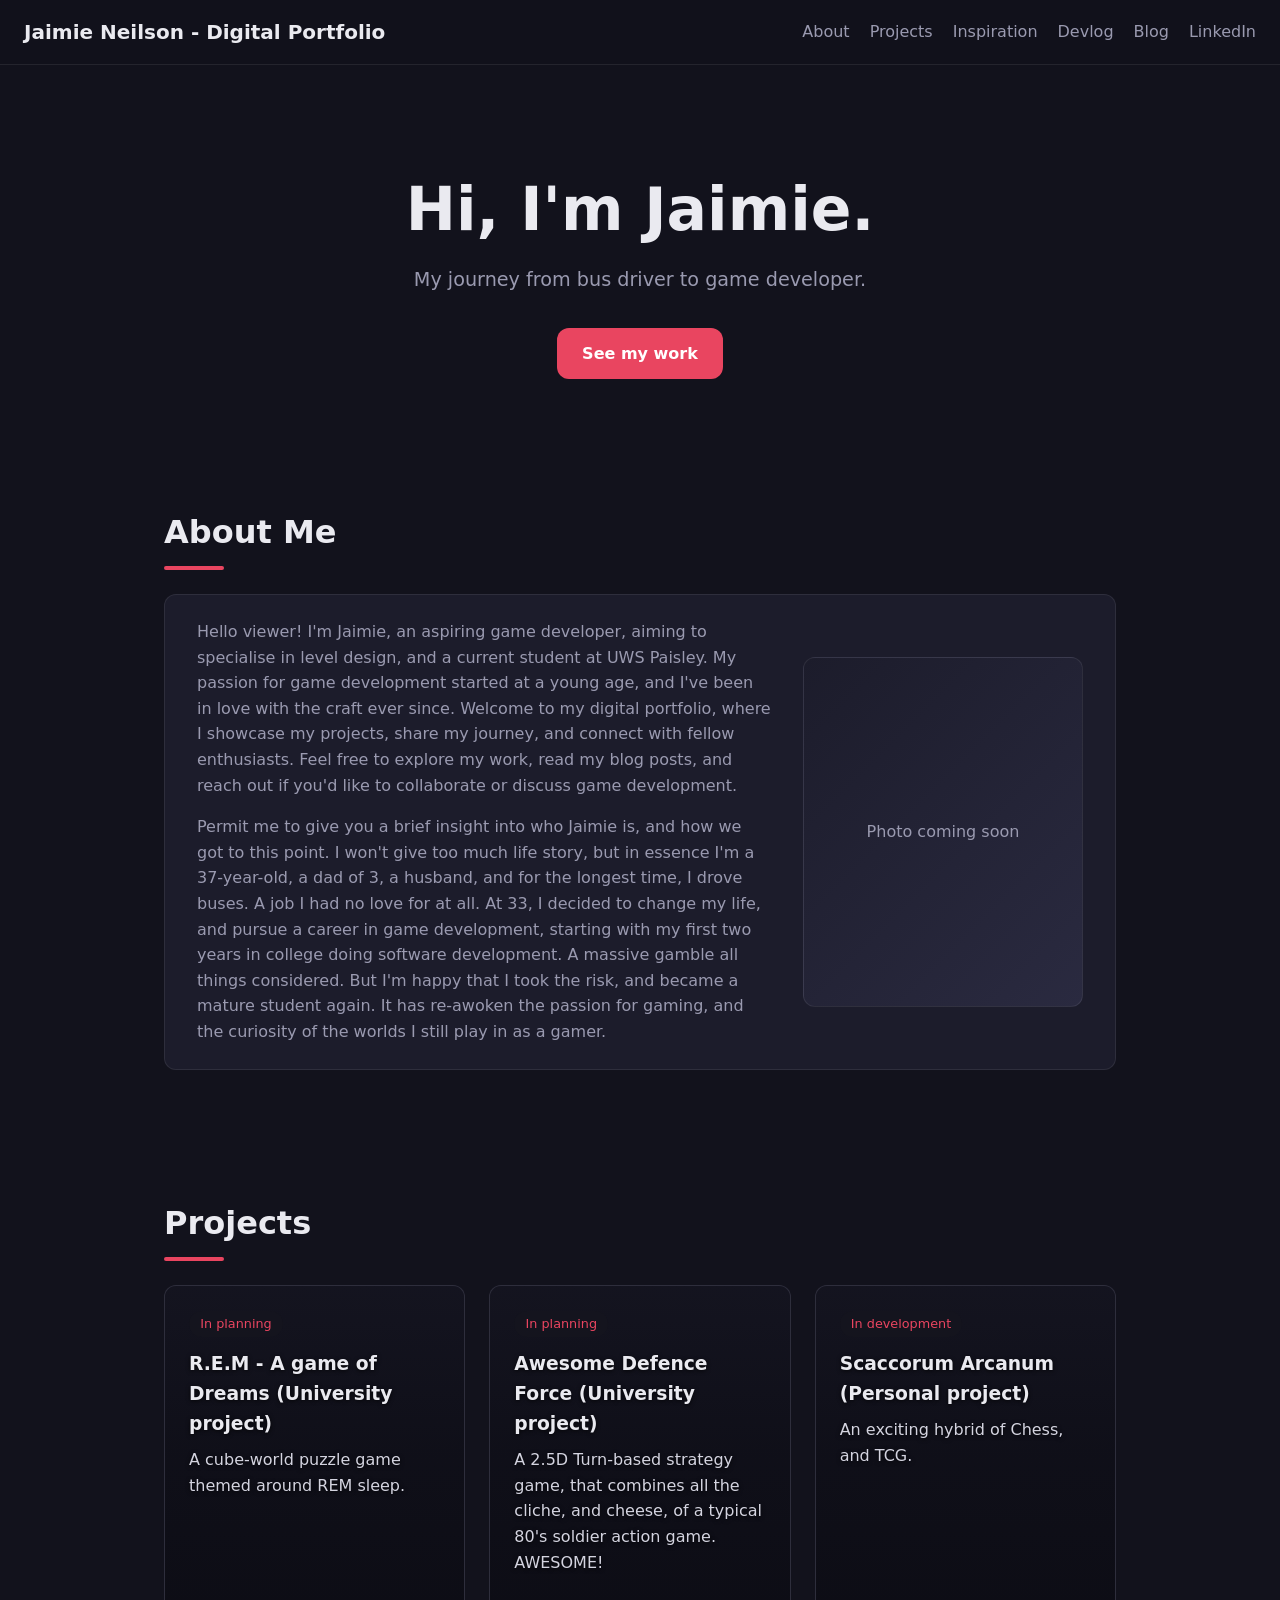
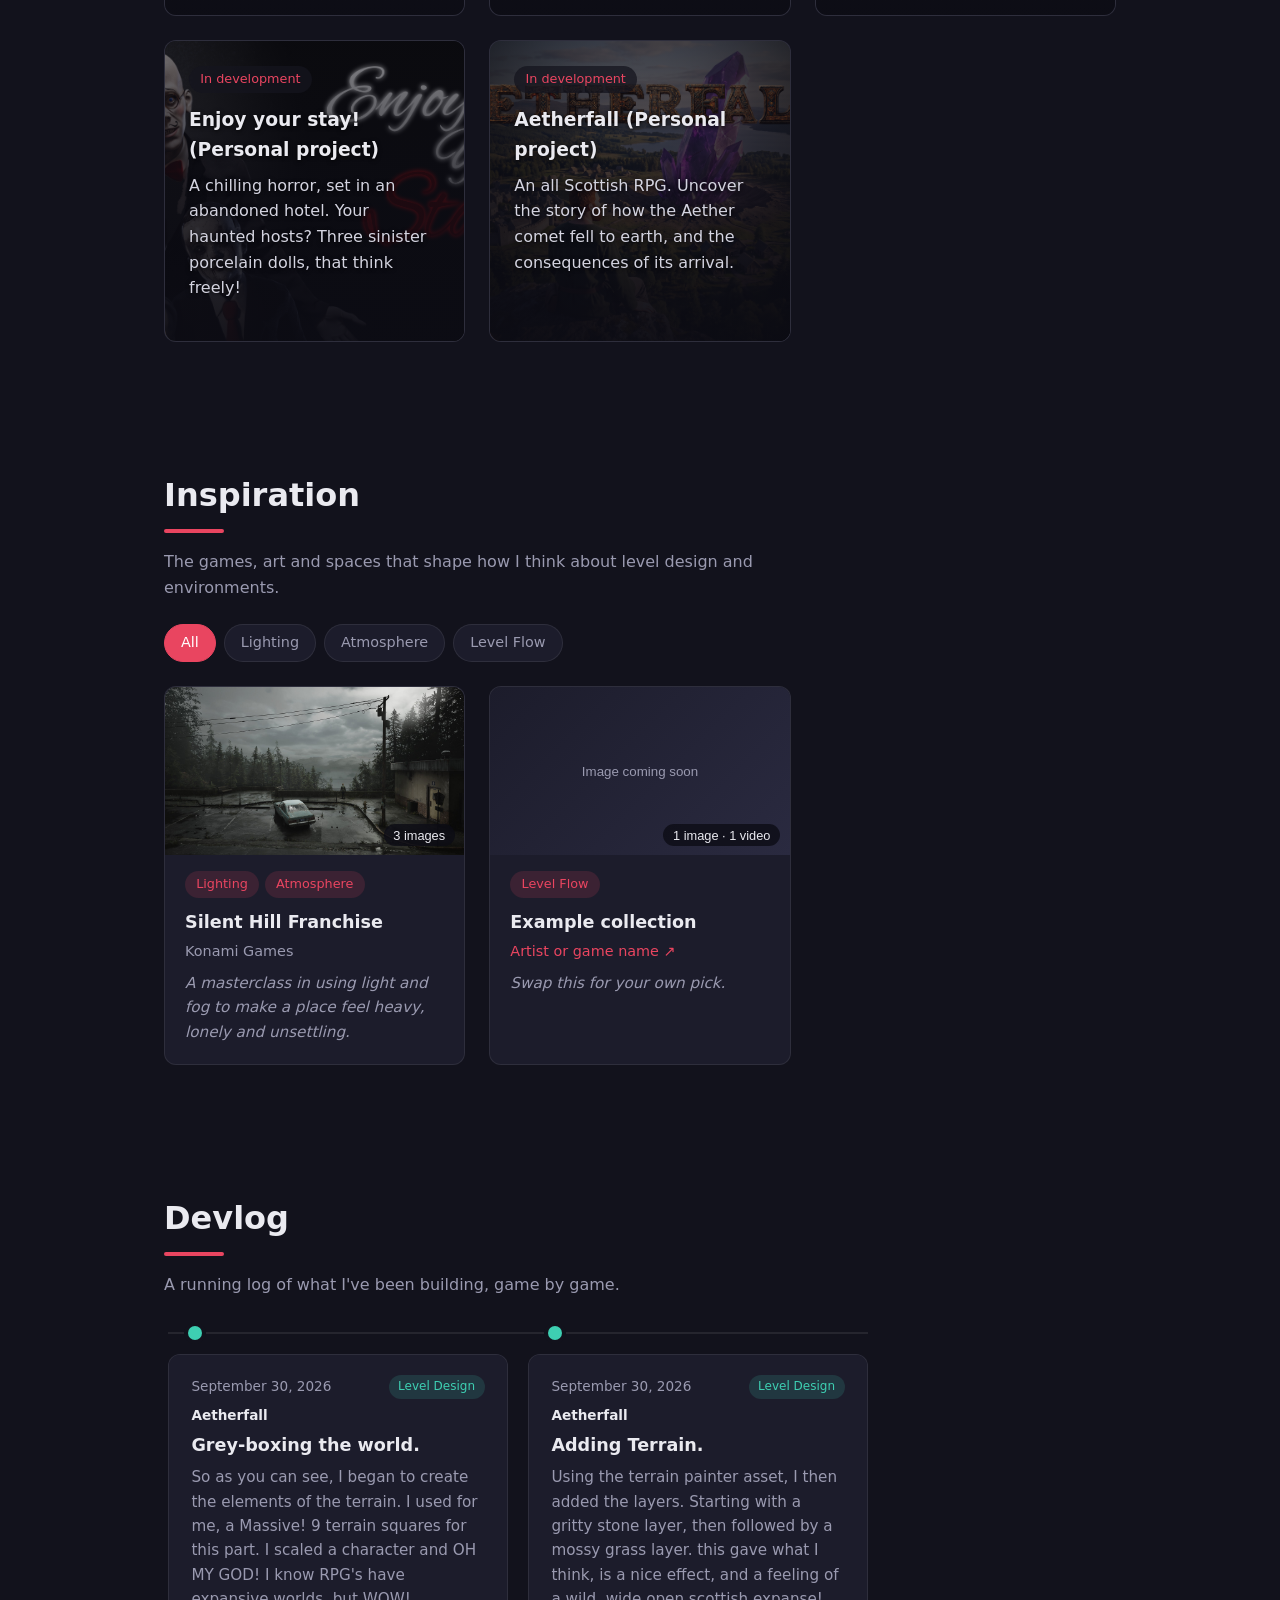
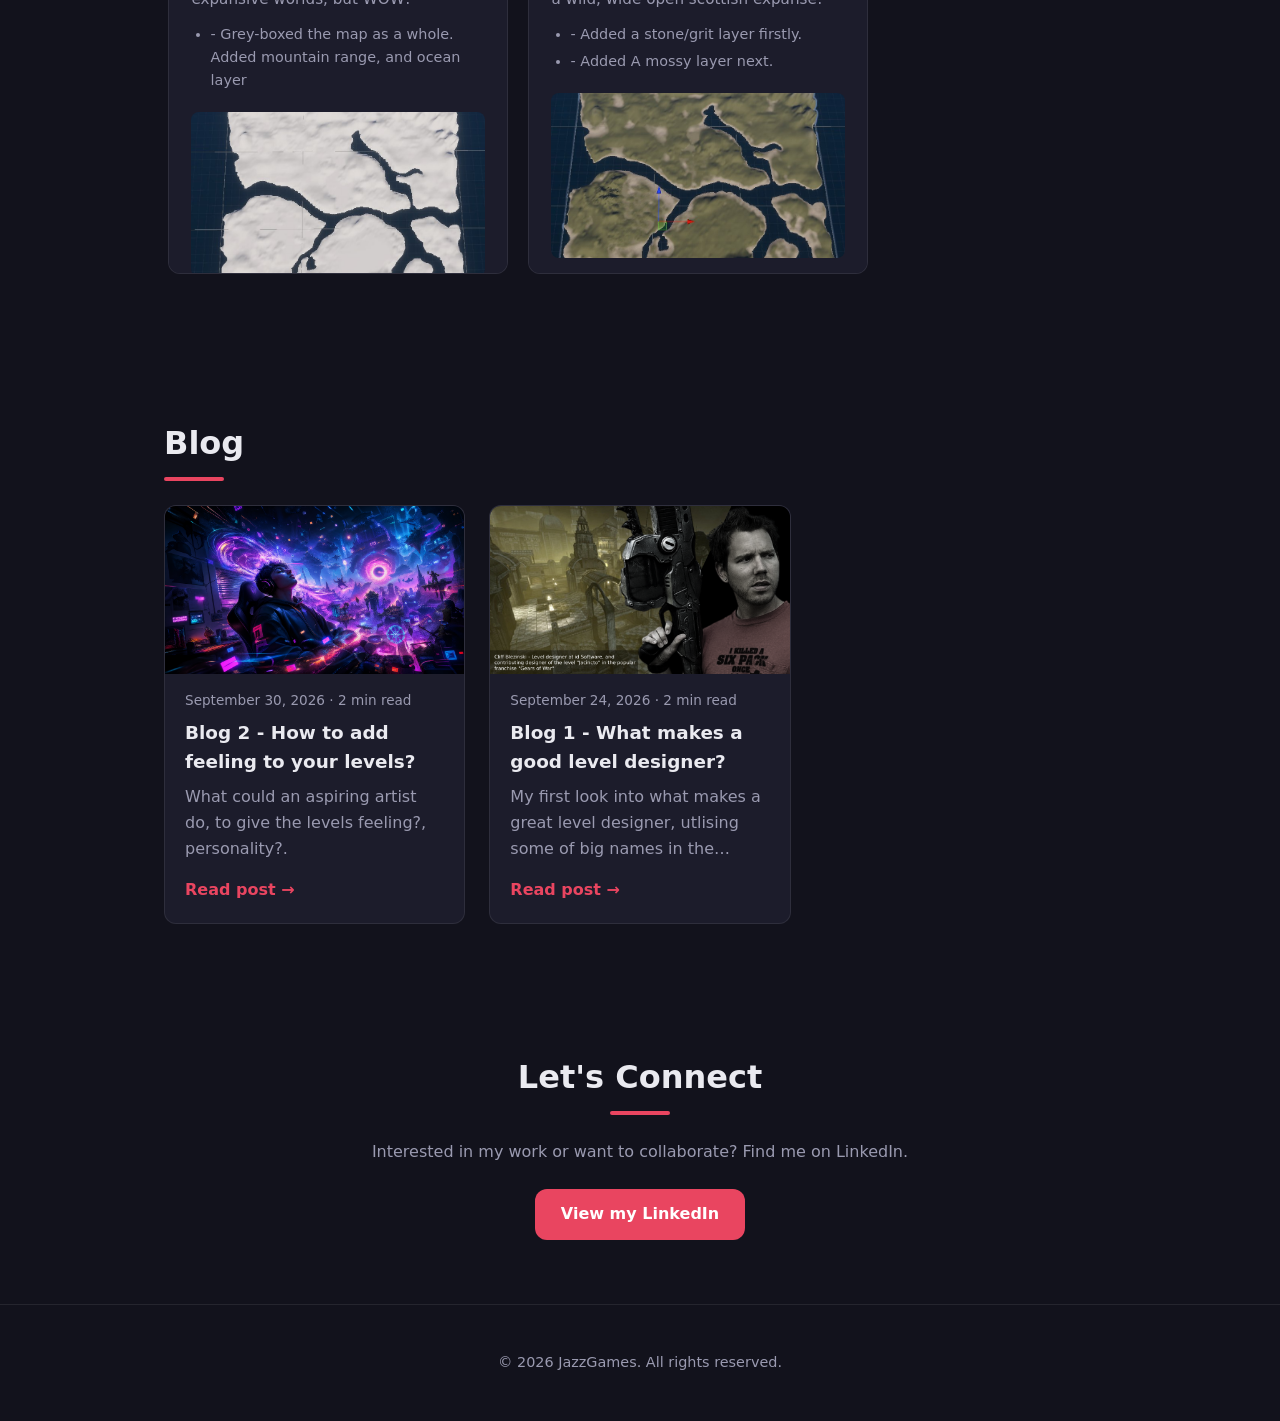
==== commit 61d5ef0d: "Update admin page comments, fix section ID case, and enhance blog content with new images" ====
--- a/index.html
+++ b/index.html
@@ -40,7 +40,7 @@
       </div>
     </section>
 
-    <section id="Projects" class="section">
+    <section id="projects" class="section">
       <h2>Projects</h2>
       <div id="projectsGrid" class="card-grid"></div>
     </section>
--- a/style.css
+++ b/style.css
@@ -705,47 +705,17 @@
 }
 
 .devlog-timeline {
-  position: relative;
-  padding-left: 2rem;
   transition: opacity 0.18s ease;
 }
 
 .devlog-timeline.fading {
   opacity: 0;
-}
-
-/* The vertical line */
-.devlog-timeline::before {
-  content: "";
-  position: absolute;
-  top: 0.5rem;
-  bottom: 0.5rem;
-  left: 0.55rem;
-  width: 2px;
-  background: var(--border);
-}
-
-.devlog-timeline.is-empty {
-  padding-left: 0;
-}
-
-.devlog-timeline.is-empty::before {
-  display: none;
 }
 
 .devlog-empty {
   margin: 0;
   font-style: italic;
   color: var(--muted);
-}
-
-.devlog-entry {
-  position: relative;
-  margin-bottom: 1.5rem;
-}
-
-.devlog-entry[hidden] {
-  display: none;
 }
 
 /* Colour per entry type */
@@ -756,10 +726,69 @@
 .type-fix { --type-color: #9a9ab0; }
 .type-milestone { --type-color: #ffd166; }
 
+/* ----- The sliding row ----- */
+.devlog-slider {
+  position: relative;
+}
+
+.devlog-track {
+  display: flex;
+  gap: 1.25rem;
+  padding: 0.25rem 0.25rem 1rem;
+  overflow-x: auto;
+  overscroll-behavior-x: contain;
+  scroll-snap-type: x mandatory;
+  scrollbar-width: thin;
+  scrollbar-color: var(--border) transparent;
+}
+
+.devlog-track::-webkit-scrollbar {
+  height: 8px;
+}
+
+.devlog-track::-webkit-scrollbar-thumb {
+  background: var(--border);
+  border-radius: 999px;
+}
+
+.devlog-track:focus-visible {
+  outline: 2px solid var(--accent);
+  outline-offset: 4px;
+  border-radius: var(--radius);
+}
+
+.devlog-entry {
+  position: relative;
+  display: flex;
+  flex: 0 0 clamp(260px, 80vw, 340px);
+  flex-direction: column;
+  padding-top: 1.75rem;
+  scroll-snap-align: start;
+}
+
+.devlog-entry[hidden] {
+  display: none;
+}
+
+/* Timeline line running across the top of the cards */
+.devlog-entry::before {
+  content: "";
+  position: absolute;
+  top: 6px;
+  left: 0;
+  right: -1.25rem;
+  height: 2px;
+  background: var(--border);
+}
+
+.devlog-entry:last-child::before {
+  right: 0;
+}
+
 .devlog-dot {
   position: absolute;
-  top: 1.45rem;
-  left: calc(-1.4rem - 7px);
+  top: 0;
+  left: 1.25rem;
   width: 14px;
   height: 14px;
   background: var(--type-color, var(--accent));
@@ -767,11 +796,19 @@
   box-shadow: 0 0 0 4px var(--bg);
 }
 
+/* ----- Cards ----- */
 .devlog-card {
-  padding: 1.25rem 1.5rem;
+  display: flex;
+  flex: 1;
+  flex-direction: column;
+  max-height: 520px;
+  padding: 1.25rem 1.4rem;
+  overflow-y: auto;
   background: var(--surface);
   border: 1px solid var(--border);
   border-radius: var(--radius);
+  scrollbar-width: thin;
+  scrollbar-color: var(--border) transparent;
   transition: border-color 0.2s;
 }
 
@@ -779,32 +816,17 @@
   border-color: var(--type-color, var(--accent));
 }
 
-.devlog-entry:has(.type-level-design) .devlog-card:hover { border-color: #3ecfb2; }
-.devlog-entry:has(.type-art) .devlog-card:hover { border-color: #b38cff; }
-.devlog-entry:has(.type-audio) .devlog-card:hover { border-color: #f5b041; }
-.devlog-entry:has(.type-milestone) .devlog-card:hover { border-color: #ffd166; }
-
 .devlog-header {
   display: flex;
   flex-wrap: wrap;
+  justify-content: space-between;
   align-items: center;
   gap: 0.5rem;
-  margin-bottom: 0.5rem;
+  margin-bottom: 0.4rem;
   font-size: 0.85rem;
 }
 
 .devlog-date {
-  color: var(--muted);
-}
-
-.devlog-game {
-  font-weight: 600;
-  color: var(--text);
-}
-
-.devlog-game::before {
-  content: "·";
-  margin-right: 0.5rem;
   color: var(--muted);
 }
 
@@ -817,19 +839,28 @@
   border-radius: 999px;
 }
 
+.devlog-game {
+  margin: 0 0 0.25rem;
+  font-size: 0.85rem;
+  font-weight: 600;
+  color: var(--text);
+}
+
 .devlog-card h3 {
   margin: 0 0 0.4rem;
-  font-size: 1.15rem;
+  font-size: 1.1rem;
 }
 
 .devlog-summary {
   margin: 0 0 0.5rem;
+  font-size: 0.95rem;
   color: var(--muted);
 }
 
 .devlog-points {
-  margin: 0.5rem 0 0;
+  margin: 0.25rem 0 0;
   padding-left: 1.2rem;
+  font-size: 0.9rem;
   color: var(--muted);
 }
 
@@ -837,14 +868,27 @@
   margin-bottom: 0.25rem;
 }
 
+/* ----- Screenshots ----- */
+.devlog-gallery {
+  display: grid;
+  grid-template-columns: repeat(2, 1fr);
+  gap: 0.4rem;
+  margin-top: auto;
+  padding-top: 1rem;
+}
+
+.devlog-gallery.single {
+  grid-template-columns: 1fr;
+}
+
 .devlog-image {
+  position: relative;
   display: block;
   width: 100%;
-  max-width: 420px;
-  margin-top: 1rem;
+  aspect-ratio: 16 / 9;
   padding: 0;
   overflow: hidden;
-  background: none;
+  background: #0c0c14;
   border: 0;
   border-radius: 8px;
   cursor: zoom-in;
@@ -853,11 +897,85 @@
 .devlog-image img {
   display: block;
   width: 100%;
+  height: 100%;
+  object-fit: cover;
   transition: transform 0.4s ease;
 }
 
 .devlog-image:hover img {
-  transform: scale(1.03);
+  transform: scale(1.05);
+}
+
+.devlog-more {
+  position: absolute;
+  inset: 0;
+  display: flex;
+  align-items: center;
+  justify-content: center;
+  font-size: 1.2rem;
+  font-weight: 700;
+  color: #fff;
+  background: rgba(12, 12, 20, 0.65);
+}
+
+/* ----- Arrows ----- */
+.devlog-arrow {
+  position: absolute;
+  top: 50%;
+  z-index: 2;
+  display: none;
+  width: 44px;
+  height: 44px;
+  transform: translateY(-50%);
+  font-size: 1.75rem;
+  line-height: 1;
+  color: var(--text);
+  background: rgba(12, 12, 20, 0.85);
+  border: 1px solid var(--border);
+  border-radius: 50%;
+  cursor: pointer;
+  transition: background 0.2s, opacity 0.2s;
+}
+
+.devlog-slider.scrollable .devlog-arrow {
+  display: block;
+}
+
+.devlog-prev {
+  left: -0.75rem;
+}
+
+.devlog-next {
+  right: -0.75rem;
+}
+
+.devlog-arrow:hover:not(:disabled) {
+  background: var(--accent);
+}
+
+.devlog-arrow:disabled {
+  opacity: 0;
+  pointer-events: none;
+}
+
+/* Newest / Oldest guide, only when there's something to scroll */
+.devlog-scale {
+  display: none;
+  justify-content: space-between;
+  margin-top: 0.25rem;
+  font-size: 0.8rem;
+  color: var(--muted);
+}
+
+.devlog-slider.scrollable + .devlog-scale {
+  display: flex;
+}
+
+/* On phones, swiping replaces the arrows */
+@media (max-width: 600px) {
+  .devlog-arrow {
+    display: none !important;
+  }
 }
 
 /* ===== BLOG CARDS ===== */
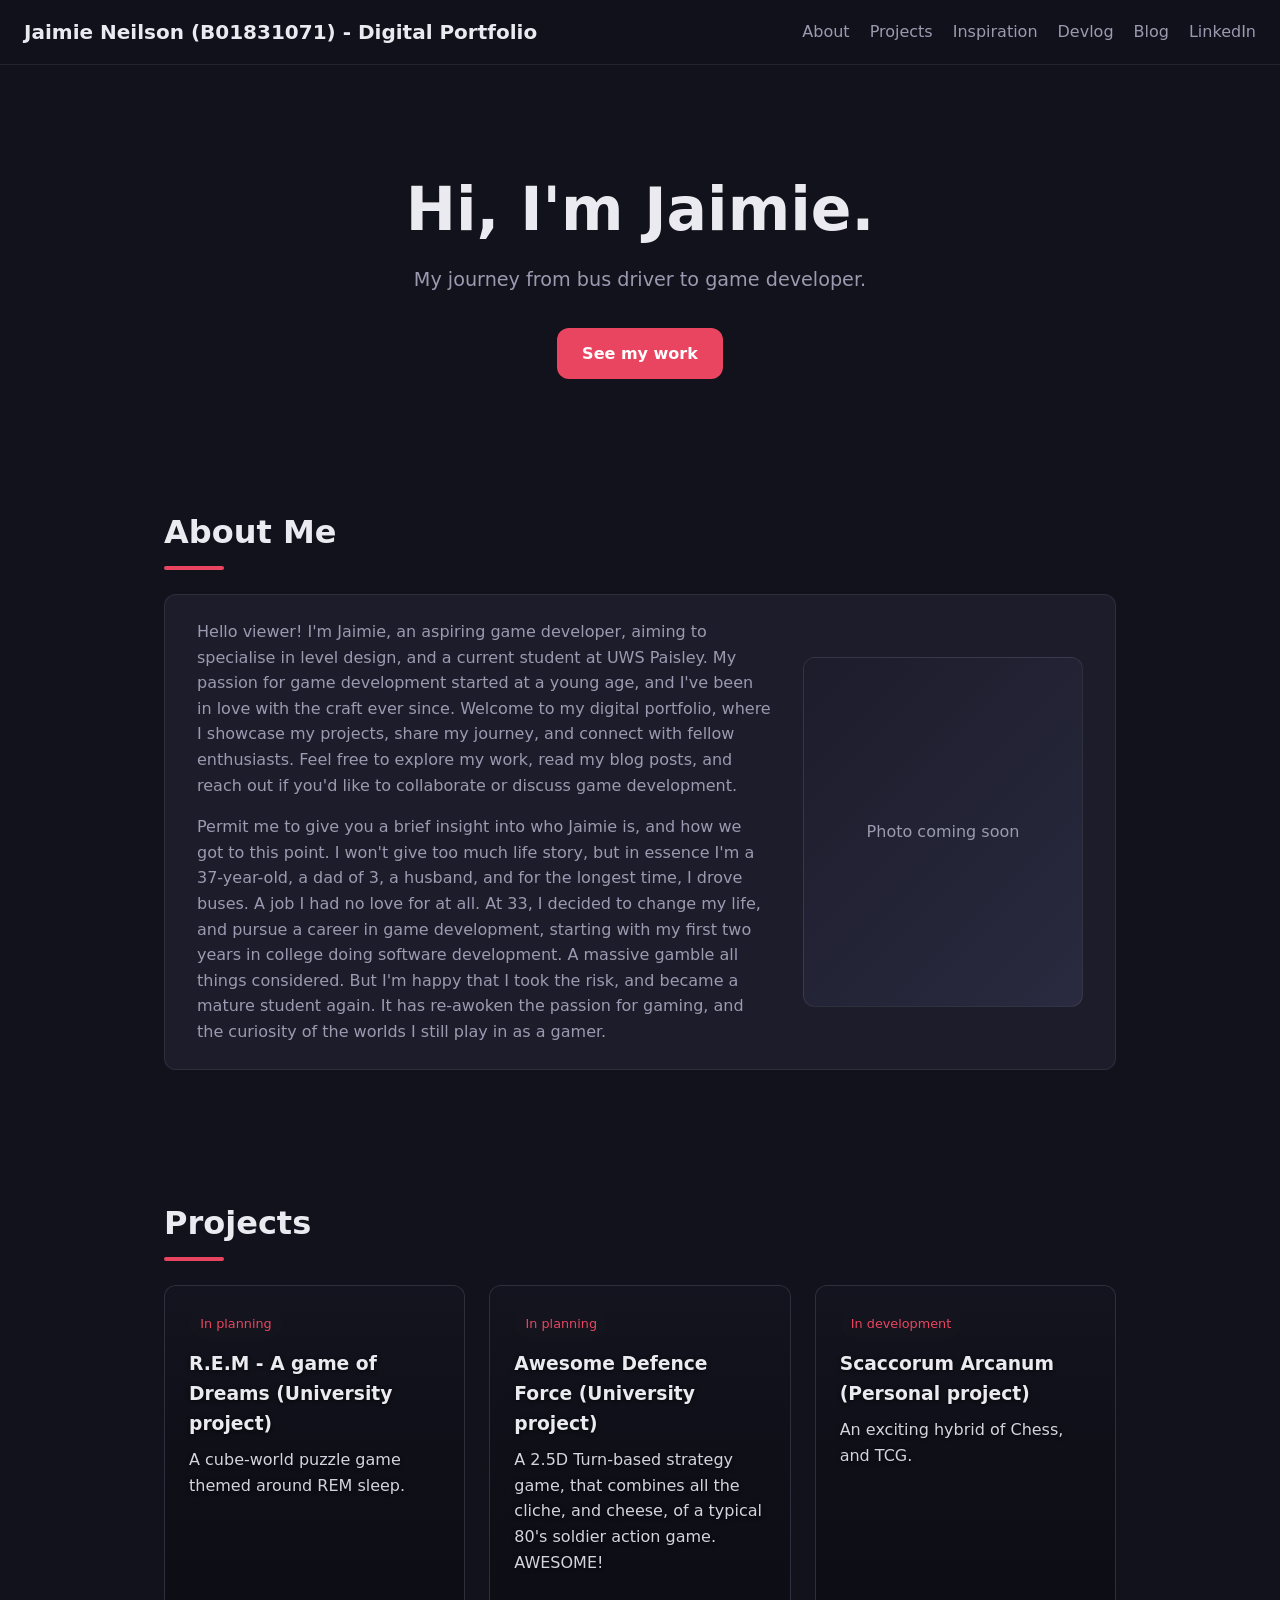
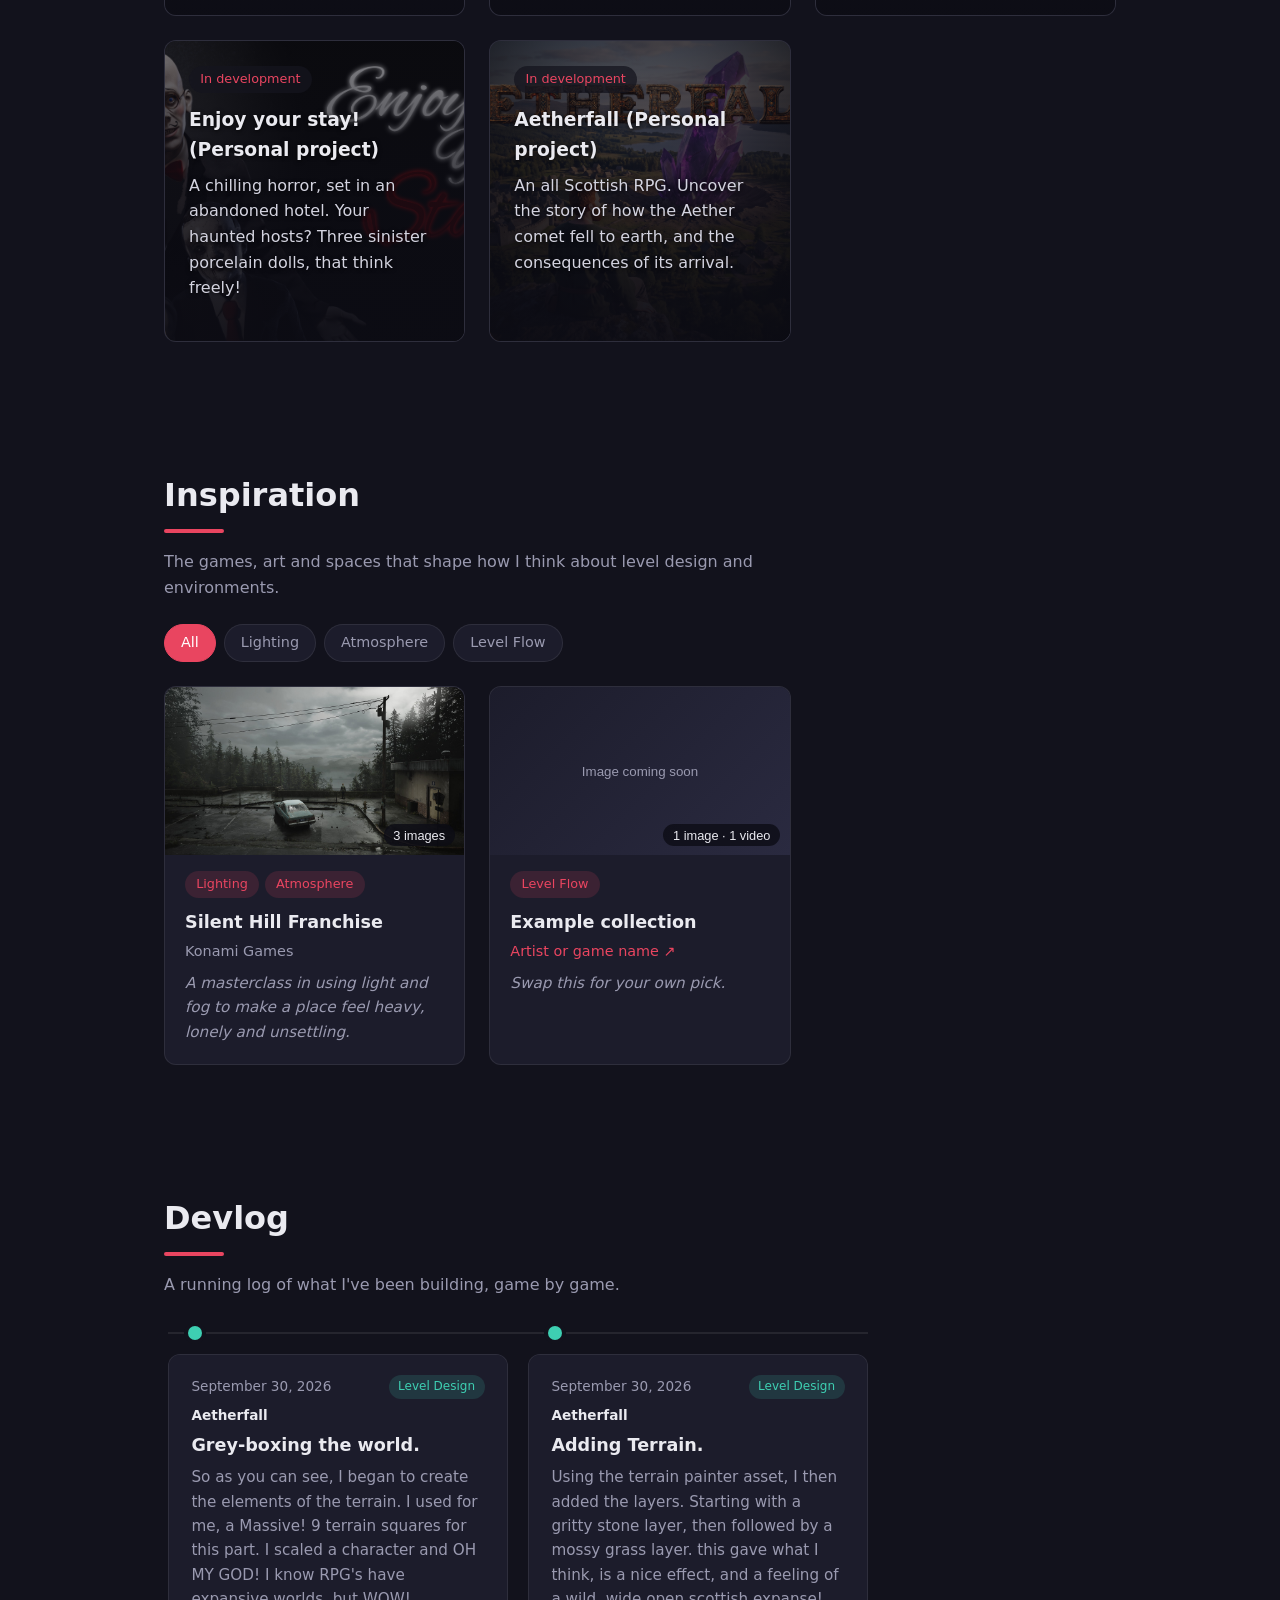
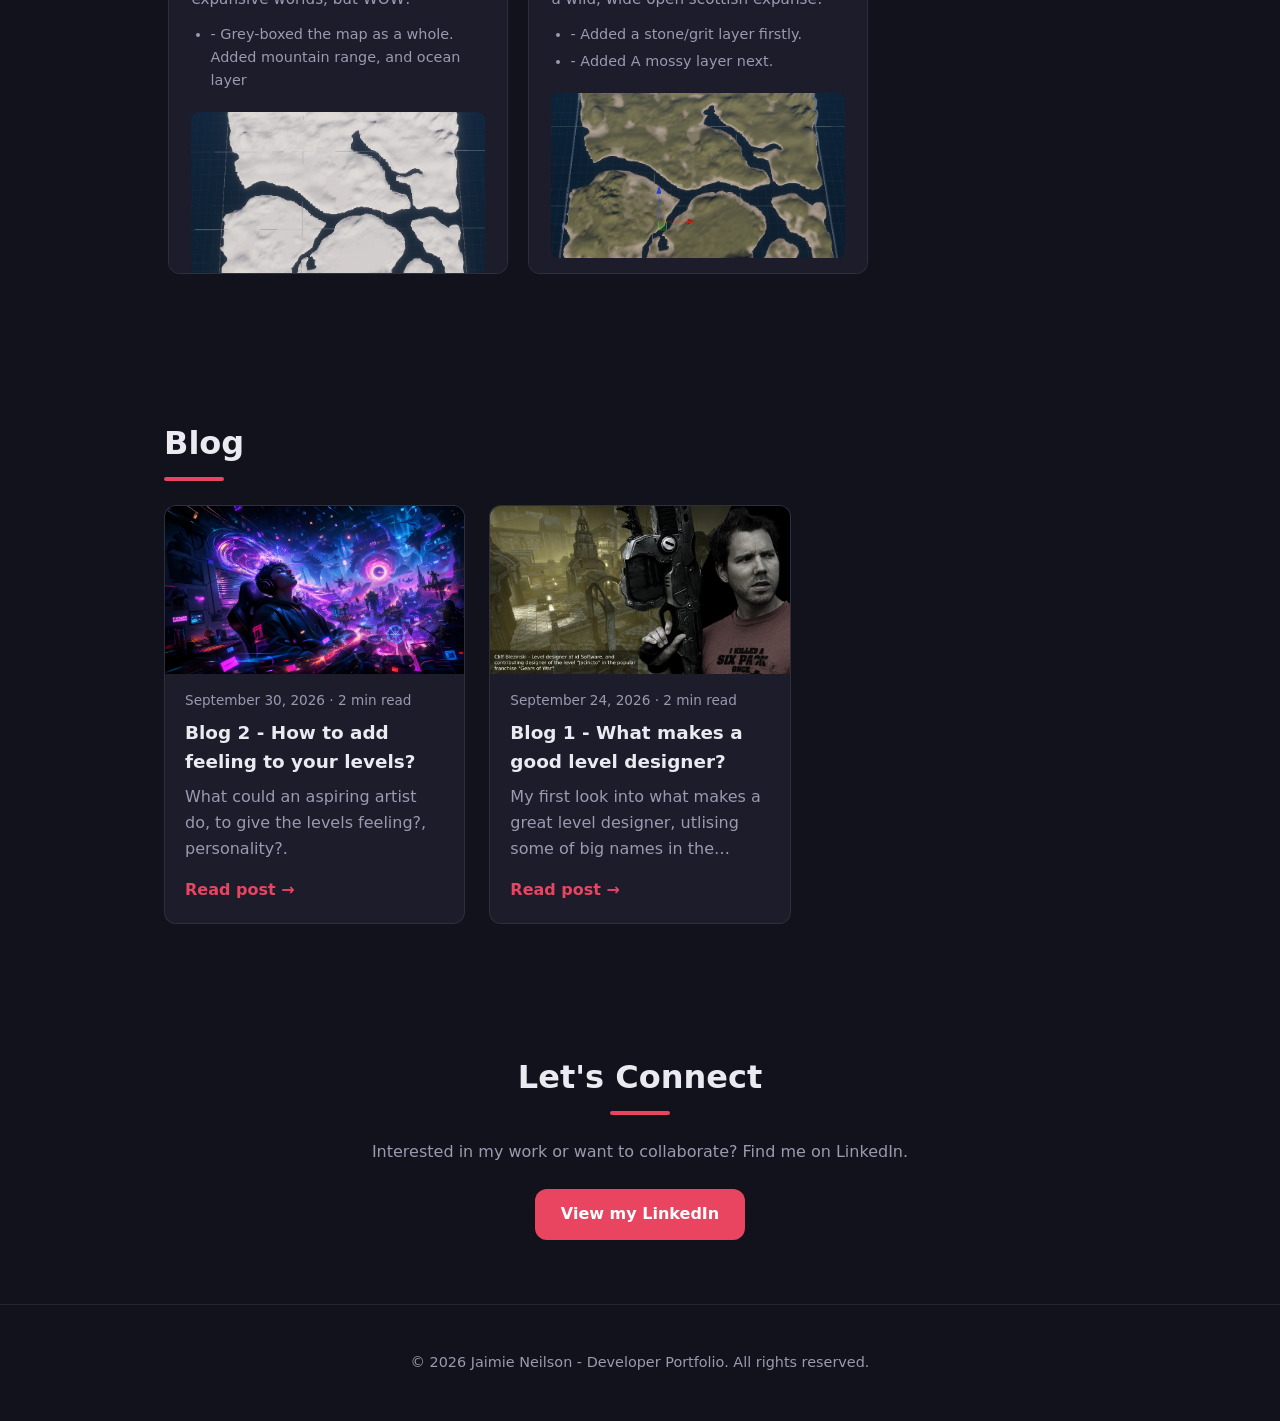
==== commit f54a45bc: "Update admin page comments, enhance logo text, and improve image references in script" ====
--- a/index.html
+++ b/index.html
@@ -8,7 +8,7 @@
 </head>
 <body>
   <header class="site-header">
-    <a href="#top" class="logo">Jaimie Neilson - Digital Portfolio</a>
+    <a href="#top" class="logo">Jaimie Neilson (B01831071) - Digital Portfolio</a>
     <nav>
       <a href="#about">About</a>
       <a href="#projects">Projects</a>     
@@ -67,12 +67,12 @@
     <section id="linkedin" class="section linkedin">
       <h2>Let's Connect</h2>
       <p>Interested in my work or want to collaborate? Find me on LinkedIn.</p>
-      <a href="https://www.linkedin.com/in/YOUR-PROFILE/" target="_blank" rel="noopener" class="button">View my LinkedIn</a>
+      <a href="https://www.linkedin.com/in/jaimie-neilson-354a2a112/?isSelfProfile=true" target="_blank" rel="noopener" class="button">View my LinkedIn</a>
     </section>
   </main>
 
   <footer>
-    <p>&copy; <span id="year"></span> JazzGames. All rights reserved.</p>
+    <p>&copy; <span id="year"></span> Jaimie Neilson - Developer Portfolio. All rights reserved.</p>
   </footer>
 
   <script src="script.js"></script>
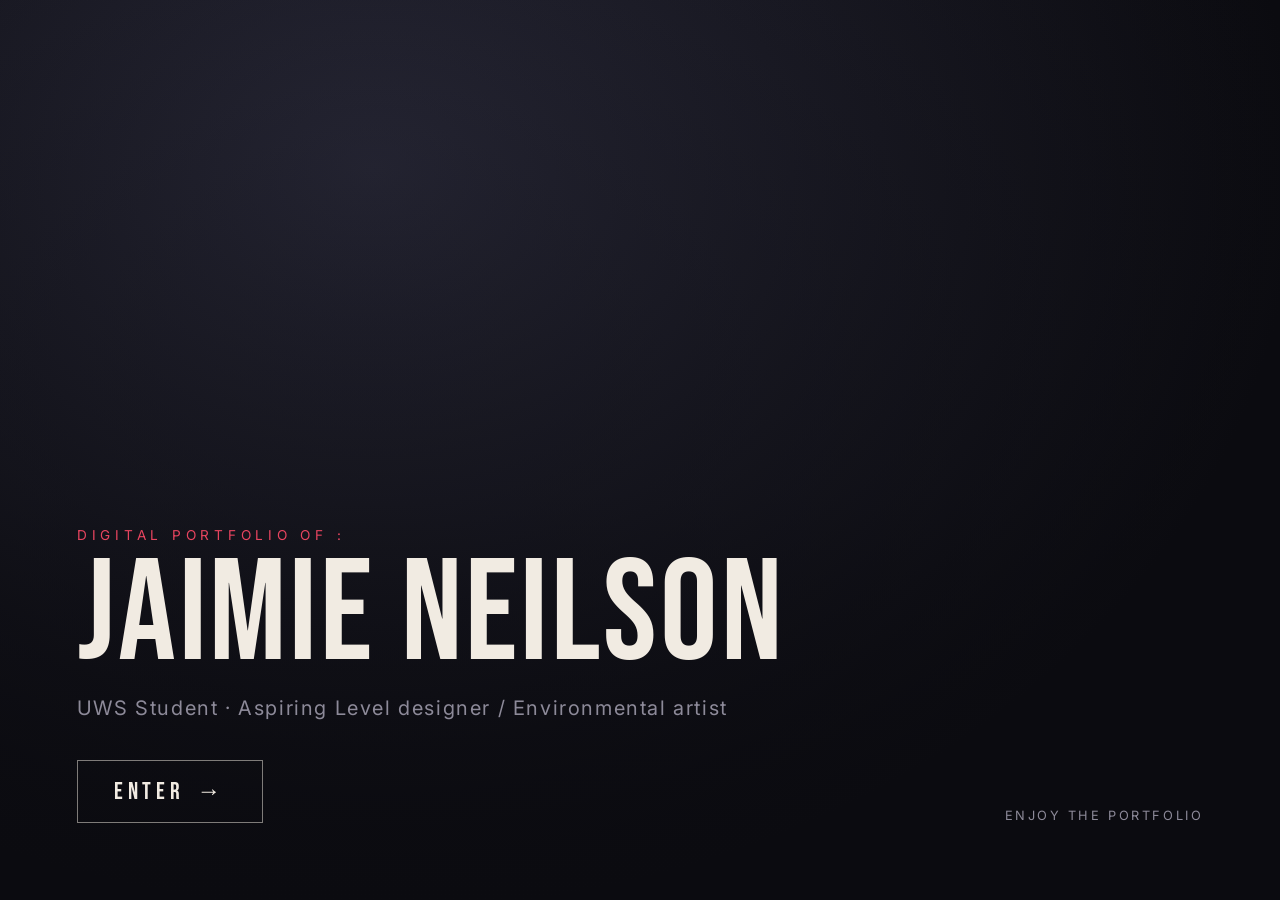
==== commit c210169a: "Entire website rework!" ====
--- a/index.html
+++ b/index.html
@@ -3,77 +3,74 @@
 <head>
   <meta charset="UTF-8">
   <meta name="viewport" content="width=device-width, initial-scale=1.0">
-  <title>Jaimie Neilson - Digital Portfolio</title>
+  <title>Jaimie Neilson | Level Design &amp; Environment Art</title>
+  <meta name="description" content="Portfolio of Jaimie Neilson, level designer and environment artist at JazzGames.">
+  <link rel="preconnect" href="https://fonts.googleapis.com">
+  <link rel="preconnect" href="https://fonts.gstatic.com" crossorigin>
+  <link href="https://fonts.googleapis.com/css2?family=Bebas+Neue&family=Inter:wght@400;500;600&display=swap" rel="stylesheet">
   <link rel="stylesheet" href="style.css">
 </head>
 <body>
-  <header class="site-header">
-    <a href="#top" class="logo">Jaimie Neilson (B01831071) - Digital Portfolio</a>
-    <nav>
-      <a href="#about">About</a>
-      <a href="#projects">Projects</a>     
-      <a href="#inspiration">Inspiration</a>
-      <a href="#devlog">Devlog</a>
-      <a href="#blog">Blog</a>
-      <a href="#linkedin">LinkedIn</a>
-    </nav>
-  </header>
 
-  <main id="top">
-    <section class="hero">
-      <h1>Hi, I'm Jaimie.</h1>
-      <p>My journey from bus driver to game developer.</p>
-      <a href="#projects" class="button">See my work</a>
-    </section>
+  <!-- ===== SPLASH SCREEN ===== -->
+  <section id="splash" class="screen splash" aria-label="Welcome">
+    <div class="splash-image"></div>
+    <div class="splash-shade"></div>
 
-    <section id="about" class="section">
-      <h2>About Me</h2>
-      <div class="about-content">
-        <div class="about-text">
-          <p>Hello viewer! I'm Jaimie, an aspiring game developer, aiming to specialise in level design, and a current student at UWS Paisley. My passion for game development started at a young age, and I've been in love with the craft ever since. Welcome to my digital portfolio, where I showcase my projects, share my journey, and connect with fellow enthusiasts. Feel free to explore my work, read my blog posts, and reach out if you'd like to collaborate or discuss game development.</p>
-          <p>Permit me to give you a brief insight into who Jaimie is, and how we got to this point. I won't give too much life story, but in essence I'm a 37-year-old, a dad of 3, a husband, and for the longest time, I drove buses. A job I had no love for at all. At 33, I decided to change my life, and pursue a career in game development, starting with my first two years in college doing software development. A massive gamble all things considered. But I'm happy that I took the risk, and became a mature student again. It has re-awoken the passion for gaming, and the curiosity of the worlds I still play in as a gamer.</p>
-        </div>
-        <div class="about-photo">
-          <img src="images/profile.jpg" alt="Photo of Jaimie"
-               onerror="this.parentElement.classList.add('missing'); this.remove();">
-        </div>
-      </div>
-    </section>
+    <div class="splash-content">
+      <p class="splash-kicker">Digital Portfolio of :</p>
+      <h1 class="splash-title">Jaimie Neilson</h1>
+      <p class="splash-tagline">UWS Student &middot; Aspiring Level designer / Environmental artist</p>
+      <button id="enterButton" class="enter-button">Enter</button>
+    </div>
 
-    <section id="projects" class="section">
-      <h2>Projects</h2>
-      <div id="projectsGrid" class="card-grid"></div>
-    </section>
+    <p class="splash-hint">Enjoy the portfolio</p>
+  </section>
 
-    <section id="inspiration" class="section">
-      <h2>Inspiration</h2>
-      <p class="section-intro">The games, art and spaces that shape how I think about level design and environments.</p>
-      <div id="inspirationFilters" class="filters"></div>
-      <div id="inspirationGrid" class="inspiration-grid"></div>
-    </section>
+  <!-- ===== MAIN MENU ===== -->
+  <nav id="menu" class="screen menu" aria-label="Main menu">
+    <a href="#" class="menu-brand">Jaimie Neilson</a>
 
-    <section id="devlog" class="section">
-      <h2>Devlog</h2>
-      <p class="section-intro">A running log of what I've been building, game by game.</p>
-      <div id="devlogFilters" class="filters"></div>
-      <div id="devlogTimeline" class="devlog-timeline"></div>
-    </section>
+    <a href="#about" class="menu-option"
+       style="--image: url('assets/menu/about.jpg'); --fallback: linear-gradient(160deg, #2b2233, #0b0b10); --delay: 0.1s;">
+      <span class="menu-number">01</span>
+      <span class="menu-label">About</span>
+      <span class="menu-sub">Who I am, and the journey from the bus depot to level design.</span>
+    </a>
 
-    <section id="blog" class="section">
-      <h2>Blog</h2>
-      <div id="blogList" class="blog-list"></div>
-    </section>
+    <a href="#personal-projects" class="menu-option"
+       style="--image: url('assets/menu/personal-projects.jpg'); --fallback: linear-gradient(160deg, #1e2a2b, #0b0b10); --delay: 0.2s;">
+      <span class="menu-number">02</span>
+      <span class="menu-label">Personal Projects</span>
+      <span class="menu-sub">The worlds I'm building at JazzGames.</span>
+    </a>
 
-    <section id="linkedin" class="section linkedin">
-      <h2>Let's Connect</h2>
-      <p>Interested in my work or want to collaborate? Find me on LinkedIn.</p>
-      <a href="https://www.linkedin.com/in/jaimie-neilson-354a2a112/?isSelfProfile=true" target="_blank" rel="noopener" class="button">View my LinkedIn</a>
-    </section>
-  </main>
+    <a href="#educational-work" class="menu-option"
+       style="--image: url('assets/menu/educational-work.jpg'); --fallback: linear-gradient(160deg, #2b2620, #0b0b10); --delay: 0.3s;">
+      <span class="menu-number">03</span>
+      <span class="menu-label">Educational Work</span>
+      <span class="menu-sub">Projects and research from my studies at UWS.</span>
+    </a>
+  </nav>
 
-  <footer>
-    <p>&copy; <span id="year"></span> Jaimie Neilson - Developer Portfolio. All rights reserved.</p>
-  </footer>
+  <!-- ===== COMING SOON PAGE ===== -->
+  <section id="section" class="screen section-screen" aria-live="polite">
+    <button id="backButton" class="back-button">&larr; Back</button>
+    <div class="section-content">
+      <p id="sectionNumber" class="section-number"></p>
+      <h2 id="sectionTitle"></h2>
+      <p id="sectionText" class="section-text"></p>
+    </div>
+  </section>
+
+  <!-- ===== CONTENT PAGES ===== -->
+  <section id="page" class="screen page-screen">
+    <header class="page-bar">
+      <button id="pageBack" class="back-button">&larr; Back</button>
+      <nav id="breadcrumb" class="breadcrumb" aria-label="Breadcrumb"></nav>
+    </header>
+    <main id="pageContent" class="page-content"></main>
+  </section>
 
   <script src="script.js"></script>
 </body>
--- a/style.css
+++ b/style.css
@@ -1,498 +1,949 @@
+/* =====================================================
+   COLOURS & FONTS
+   Change these to restyle the whole site.
+   ===================================================== */
 :root {
-  --bg: #12121c;
-  --surface: #1c1c2b;
-  --text: #eaeaf0;
-  --muted: #9a9ab0;
+  --bg: #0b0b10;
+  --surface: #16161f;
+  --text: #f1ebe2;
+  --muted: #8d8a99;
   --accent: #e94560;
   --accent-hover: #ff5c77;
   --border: rgba(255, 255, 255, 0.08);
   --radius: 12px;
-  --max-width: 1000px;
-}
-
-* {
+
+  --font-display: "Bebas Neue", "Oswald", Impact, sans-serif;
+  --font-body: "Inter", system-ui, -apple-system, "Segoe UI", sans-serif;
+  --ease: cubic-bezier(0.22, 1, 0.36, 1);
+}
+
+*,
+*::before,
+*::after {
   box-sizing: border-box;
 }
 
-html {
-  scroll-behavior: smooth;
-  scroll-padding-top: 80px;
-}
-
+html,
 body {
+  height: 100%;
   margin: 0;
-  font-family: system-ui, -apple-system, "Segoe UI", sans-serif;
+}
+
+body {
+  overflow: hidden;
+  font-family: var(--font-body);
+  color: var(--text);
   background: var(--bg);
-  color: var(--text);
-  line-height: 1.6;
-}
-
-a {
+  -webkit-font-smoothing: antialiased;
+}
+
+button {
+  font: inherit;
+}
+
+/* =====================================================
+   SCREENS
+   Each screen fills the window; only the active one shows.
+   ===================================================== */
+.screen {
+  position: fixed;
+  inset: 0;
+  opacity: 0;
+  visibility: hidden;
+  transition: opacity 0.7s var(--ease), visibility 0s linear 0.7s;
+}
+
+.screen.is-active {
+  opacity: 1;
+  visibility: visible;
+  transition: opacity 0.7s var(--ease), visibility 0s;
+}
+
+@keyframes rise {
+  from {
+    opacity: 0;
+    transform: translateY(24px);
+  }
+  to {
+    opacity: 1;
+    transform: none;
+  }
+}
+
+/* =====================================================
+   SPLASH SCREEN
+   ===================================================== */
+.splash {
+  display: flex;
+  align-items: flex-end;
+  padding: clamp(1.5rem, 6vw, 5rem);
+  overflow: hidden;
+}
+
+.splash-image {
+  position: absolute;
+  inset: -2%;
+  background:
+    url("assets/splash.jpg") center / cover no-repeat,
+    radial-gradient(ellipse at 30% 20%, #2a2a3a 0%, #0b0b10 70%);
+  animation: drift 30s ease-in-out infinite alternate;
+  transition: filter 1.2s var(--ease);
+}
+
+@keyframes drift {
+  from {
+    transform: scale(1.05) translate(0, 0);
+  }
+  to {
+    transform: scale(1.15) translate(-1.5%, -1%);
+  }
+}
+
+.splash:not(.is-active) .splash-image {
+  filter: blur(8px) brightness(0.4);
+}
+
+.splash-shade {
+  position: absolute;
+  inset: 0;
+  background: linear-gradient(
+    to top,
+    rgba(11, 11, 16, 0.95) 0%,
+    rgba(11, 11, 16, 0.4) 45%,
+    rgba(11, 11, 16, 0.15) 100%
+  );
+}
+
+.splash-content {
+  position: relative;
+  max-width: 900px;
+  transition: transform 0.8s var(--ease), opacity 0.6s;
+}
+
+.splash:not(.is-active) .splash-content {
+  opacity: 0;
+  transform: translateY(-20px);
+}
+
+.splash.is-active .splash-content > * {
+  animation: rise 1s var(--ease) both;
+}
+
+.splash.is-active .splash-content > :nth-child(2) { animation-delay: 0.15s; }
+.splash.is-active .splash-content > :nth-child(3) { animation-delay: 0.3s; }
+.splash.is-active .splash-content > :nth-child(4) { animation-delay: 0.5s; }
+
+.splash-kicker {
+  margin: 0 0 0.5rem;
+  font-size: 0.85rem;
+  letter-spacing: 0.35em;
+  text-transform: uppercase;
   color: var(--accent);
 }
 
-/* ===== HEADER ===== */
-.site-header {
-  position: sticky;
-  top: 0;
-  z-index: 10;
-  display: flex;
-  justify-content: space-between;
+.splash-title {
+  margin: 0;
+  font-family: var(--font-display);
+  font-size: clamp(3.5rem, 12vw, 9rem);
+  font-weight: 400;
+  line-height: 0.9;
+  letter-spacing: 0.02em;
+}
+
+.splash-tagline {
+  margin: 1rem 0 2.5rem;
+  font-size: clamp(1rem, 2vw, 1.25rem);
+  letter-spacing: 0.08em;
+  color: var(--muted);
+}
+
+.enter-button {
+  display: inline-flex;
   align-items: center;
-  flex-wrap: wrap;
   gap: 0.75rem;
-  padding: 1rem 1.5rem;
-  background: rgba(18, 18, 28, 0.9);
-  backdrop-filter: blur(8px);
-  border-bottom: 1px solid var(--border);
-}
-
-.logo {
-  font-weight: 800;
-  font-size: 1.25rem;
+  padding: 1rem 2.25rem;
+  font-family: var(--font-display);
+  font-size: 1.5rem;
+  letter-spacing: 0.2em;
+  color: var(--text);
+  background: transparent;
+  border: 1px solid rgba(241, 235, 226, 0.5);
+  cursor: pointer;
+  transition: background 0.3s, border-color 0.3s, letter-spacing 0.3s;
+}
+
+.enter-button::after {
+  content: "\2192";
+  transition: transform 0.3s var(--ease);
+}
+
+.enter-button:hover,
+.enter-button:focus-visible {
+  letter-spacing: 0.28em;
+  background: var(--accent);
+  border-color: var(--accent);
+  outline: none;
+}
+
+.enter-button:hover::after,
+.enter-button:focus-visible::after {
+  transform: translateX(4px);
+}
+
+.splash-hint {
+  position: absolute;
+  right: clamp(1.5rem, 6vw, 5rem);
+  bottom: clamp(1.5rem, 6vw, 5rem);
+  margin: 0;
+  font-size: 0.8rem;
+  letter-spacing: 0.2em;
+  text-transform: uppercase;
+  color: var(--muted);
+  animation: pulse 2.4s ease-in-out infinite;
+}
+
+@keyframes pulse {
+  0%, 100% { opacity: 0.35; }
+  50% { opacity: 1; }
+}
+
+/* =====================================================
+   MAIN MENU
+   (The .menu-option panels are also reused on hub pages.)
+   ===================================================== */
+.menu {
+  display: flex;
+  background: var(--bg);
+}
+
+.menu-brand {
+  position: absolute;
+  top: 1.5rem;
+  left: 1.75rem;
+  z-index: 5;
+  font-family: var(--font-display);
+  font-size: 1.4rem;
+  letter-spacing: 0.08em;
   color: var(--text);
   text-decoration: none;
-}
-
-nav {
-  display: flex;
-  flex-wrap: wrap;
-  gap: 1.25rem;
-}
-
-nav a {
-  color: var(--muted);
-  text-decoration: none;
-  font-weight: 500;
-  transition: color 0.2s;
-}
-
-nav a:hover {
-  color: var(--text);
-}
-
-/* ===== HERO ===== */
-.hero {
-  max-width: var(--max-width);
-  margin: 0 auto;
-  padding: 6rem 1.5rem 4rem;
-  text-align: center;
-}
-
-.hero h1 {
-  font-size: clamp(2.25rem, 6vw, 3.75rem);
-  margin: 0 0 0.5rem;
-}
-
-.hero p {
-  color: var(--muted);
-  font-size: 1.2rem;
-  margin: 0 0 2rem;
-}
-
-/* ===== SECTIONS ===== */
-.section {
-  max-width: var(--max-width);
-  margin: 0 auto;
-  padding: 4rem 1.5rem;
-}
-
-.section h2 {
-  font-size: 2rem;
-  margin: 0 0 1.5rem;
-}
-
-.section h2::after {
-  content: "";
-  display: block;
-  width: 60px;
-  height: 4px;
-  margin-top: 0.5rem;
-  background: var(--accent);
-  border-radius: 2px;
-}
-
-/* ===== ABOUT ===== */
-.about-content {
-  display: grid;
-  grid-template-columns: 1fr 280px;
-  gap: 2rem;
-  align-items: center;
-  background: var(--surface);
-  padding: 1.5rem 2rem;
-  border-radius: var(--radius);
-  border: 1px solid var(--border);
-}
-
-.about-text p {
-  color: var(--muted);
-}
-
-.about-text p:first-child {
-  margin-top: 0;
-}
-
-.about-text p:last-child {
-  margin-bottom: 0;
-}
-
-.about-photo {
-  aspect-ratio: 4 / 5;
-  border-radius: var(--radius);
-  overflow: hidden;
-  border: 1px solid var(--border);
-}
-
-.about-photo img {
-  display: block;
-  width: 100%;
-  height: 100%;
-  object-fit: cover;
-}
-
-.about-photo.missing {
-  display: flex;
-  align-items: center;
-  justify-content: center;
-  background: linear-gradient(135deg, #1c1c2b, #2a2a40);
-}
-
-.about-photo.missing::before {
-  content: "Photo coming soon";
-  color: var(--muted);
-}
-
-@media (max-width: 720px) {
-  .about-content {
-    grid-template-columns: 1fr;
-  }
-
-  .about-photo {
-    order: -1;
-    width: 100%;
-    max-width: 260px;
-    margin: 0 auto;
-  }
-}
-
-/* ===== BUTTON ===== */
-.button {
-  display: inline-block;
-  padding: 0.8rem 1.6rem;
-  background: var(--accent);
-  color: white;
-  text-decoration: none;
-  font-weight: 600;
-  border-radius: var(--radius);
-  transition: background 0.2s, transform 0.2s;
-}
-
-.button:hover {
-  background: var(--accent-hover);
-  transform: translateY(-2px);
-}
-
-/* ===== PROJECTS ===== */
-.card-grid {
-  display: grid;
-  grid-template-columns: repeat(auto-fill, minmax(260px, 1fr));
-  gap: 1.5rem;
-}
-
-.card {
+  opacity: 0.8;
+  transition: opacity 0.2s;
+}
+
+.menu-brand:hover,
+.menu-brand:focus-visible {
+  opacity: 1;
+}
+
+.menu-option {
   position: relative;
+  display: flex;
+  flex: 1;
+  flex-direction: column;
+  justify-content: flex-end;
+  padding: clamp(1.5rem, 3vw, 3rem);
   overflow: hidden;
   isolation: isolate;
-  background: var(--surface);
-  padding: 1.5rem;
-  border-radius: var(--radius);
-  border: 1px solid var(--border);
-  transition: transform 0.2s, border-color 0.2s;
-}
-
-.card:hover {
-  transform: translateY(-4px);
-  border-color: var(--accent);
-}
-
-/* Background image layer */
-.card.has-image::before {
+  color: var(--muted);
+  text-decoration: none;
+  border-right: 1px solid var(--border);
+  outline: none;
+  transition: flex 0.8s var(--ease), color 0.4s;
+}
+
+.menu-option:last-child {
+  border-right: none;
+}
+
+.menu-option::before {
   content: "";
   position: absolute;
   inset: 0;
   z-index: -2;
-  background-image: var(--card-image);
-  background-size: cover;
-  background-position: center;
-  transition: transform 0.5s ease;
-}
-
-/* Dark fade so the text stays readable */
-.card.has-image::after {
+  background: var(--image) center / cover no-repeat, var(--fallback, #16161f);
+  filter: grayscale(1) brightness(0.3);
+  transform: scale(1.02);
+  transition: filter 0.8s var(--ease), transform 1.2s var(--ease);
+}
+
+.menu-option::after {
   content: "";
   position: absolute;
   inset: 0;
   z-index: -1;
   background: linear-gradient(
     to top,
-    rgba(12, 12, 20, 0.95) 0%,
-    rgba(12, 12, 20, 0.8) 50%,
-    rgba(12, 12, 20, 0.5) 100%
+    rgba(11, 11, 16, 0.95) 0%,
+    rgba(11, 11, 16, 0.3) 55%,
+    rgba(11, 11, 16, 0.1) 100%
   );
 }
 
-.card.has-image:hover::before {
+.menu.is-active .menu-option {
+  animation: rise 1s var(--ease) both;
+  animation-delay: var(--delay, 0s);
+}
+
+.menu-number {
+  font-family: var(--font-display);
+  font-size: 1.25rem;
+  letter-spacing: 0.15em;
+  transition: color 0.4s;
+}
+
+.menu-label {
+  font-family: var(--font-display);
+  font-size: clamp(2.5rem, 5vw, 4.5rem);
+  line-height: 0.95;
+  letter-spacing: 0.03em;
+}
+
+.menu-label::after {
+  content: "";
+  display: block;
+  width: 0;
+  height: 3px;
+  margin-top: 0.6rem;
+  background: var(--accent);
+  transition: width 0.6s var(--ease);
+}
+
+.menu-sub {
+  max-width: 28ch;
+  margin-top: 0.9rem;
+  font-size: 0.95rem;
+  line-height: 1.5;
+  color: var(--text);
+  opacity: 0;
+  transform: translateY(10px);
+  transition: opacity 0.5s, transform 0.5s var(--ease);
+}
+
+.menu-option:hover,
+.menu-option:focus-visible {
+  flex: 1.6;
+  color: var(--text);
+}
+
+.menu-option:hover::before,
+.menu-option:focus-visible::before {
+  filter: grayscale(0) brightness(0.75);
+  transform: scale(1.08);
+}
+
+.menu-option:hover .menu-number,
+.menu-option:focus-visible .menu-number {
+  color: var(--accent);
+}
+
+.menu-option:hover .menu-label::after,
+.menu-option:focus-visible .menu-label::after {
+  width: 3.5rem;
+}
+
+.menu-option:hover .menu-sub,
+.menu-option:focus-visible .menu-sub {
+  opacity: 1;
+  transform: none;
+}
+
+.menu-option:focus-visible {
+  box-shadow: inset 0 0 0 2px var(--accent);
+}
+
+.menu:has(.menu-option:hover) .menu-option:not(:hover),
+.menu:has(.menu-option:focus-visible) .menu-option:not(:focus-visible),
+.hub:has(.menu-option:hover) .menu-option:not(:hover),
+.hub:has(.menu-option:focus-visible) .menu-option:not(:focus-visible) {
+  color: rgba(141, 138, 153, 0.5);
+}
+
+/* =====================================================
+   COMING SOON PAGE
+   ===================================================== */
+.section-screen {
+  display: flex;
+  align-items: center;
+  justify-content: center;
+  padding: 2rem;
+  overflow-y: auto;
+  background: radial-gradient(ellipse at top, #1a1a26 0%, var(--bg) 70%);
+}
+
+.section-screen .back-button {
+  position: absolute;
+  top: 1.5rem;
+  left: 1.75rem;
+}
+
+.back-button {
+  padding: 0.6rem 1.2rem;
+  font-family: var(--font-display);
+  font-size: 1.1rem;
+  letter-spacing: 0.15em;
+  color: var(--text);
+  background: transparent;
+  border: 1px solid rgba(241, 235, 226, 0.3);
+  cursor: pointer;
+  transition: background 0.3s, border-color 0.3s;
+}
+
+.back-button:hover,
+.back-button:focus-visible {
+  background: var(--accent);
+  border-color: var(--accent);
+  outline: none;
+}
+
+.section-content {
+  max-width: 640px;
+  text-align: center;
+}
+
+.section-screen.is-active .section-content > * {
+  animation: rise 0.9s var(--ease) both;
+}
+
+.section-screen.is-active .section-content > :nth-child(2) { animation-delay: 0.1s; }
+.section-screen.is-active .section-content > :nth-child(3) { animation-delay: 0.2s; }
+
+.section-number {
+  margin: 0;
+  font-family: var(--font-display);
+  font-size: 1.25rem;
+  letter-spacing: 0.2em;
+  color: var(--accent);
+}
+
+.section-content h2 {
+  margin: 0.25rem 0 1rem;
+  font-family: var(--font-display);
+  font-size: clamp(3rem, 9vw, 6rem);
+  font-weight: 400;
+  line-height: 0.95;
+}
+
+.section-text {
+  margin: 0;
+  font-size: 1.05rem;
+  line-height: 1.7;
+  color: var(--muted);
+}
+
+/* =====================================================
+   CONTENT PAGES (shared layout)
+   ===================================================== */
+.page-screen {
+  overflow-y: auto;
+  background: radial-gradient(ellipse at top, #1a1a26 0%, var(--bg) 60%);
+  scrollbar-width: thin;
+  scrollbar-color: rgba(255, 255, 255, 0.15) transparent;
+}
+
+.page-bar {
+  position: sticky;
+  top: 0;
+  z-index: 10;
+  display: flex;
+  align-items: center;
+  gap: 1.25rem;
+  padding: 1rem clamp(1.25rem, 4vw, 3rem);
+  background: rgba(11, 11, 16, 0.85);
+  backdrop-filter: blur(10px);
+  border-bottom: 1px solid var(--border);
+}
+
+.breadcrumb {
+  display: flex;
+  flex-wrap: wrap;
+  align-items: center;
+  gap: 0.5rem;
+  font-size: 0.8rem;
+  letter-spacing: 0.1em;
+  text-transform: uppercase;
+  color: var(--muted);
+}
+
+.breadcrumb a {
+  color: var(--muted);
+  text-decoration: none;
+  transition: color 0.2s;
+}
+
+.breadcrumb a:hover,
+.breadcrumb a:focus-visible {
+  color: var(--text);
+}
+
+.breadcrumb .sep {
+  opacity: 0.4;
+}
+
+.breadcrumb [aria-current] {
+  color: var(--text);
+}
+
+.page-content {
+  max-width: 1100px;
+  margin: 0 auto;
+  padding: clamp(2rem, 5vw, 4rem) clamp(1.25rem, 4vw, 3rem) 5rem;
+}
+
+.page-content > * {
+  animation: rise 0.8s var(--ease) both;
+}
+
+.page-content > :nth-child(2) { animation-delay: 0.1s; }
+.page-content > :nth-child(3) { animation-delay: 0.2s; }
+
+.page-header {
+  margin-bottom: 2.5rem;
+}
+
+.page-kicker {
+  margin: 0 0 0.5rem;
+  font-family: var(--font-display);
+  font-size: 1.25rem;
+  letter-spacing: 0.2em;
+  color: var(--accent);
+}
+
+.page-title {
+  margin: 0;
+  font-family: var(--font-display);
+  font-size: clamp(3rem, 8vw, 5.5rem);
+  font-weight: 400;
+  line-height: 0.95;
+}
+
+.page-intro {
+  max-width: 60ch;
+  margin: 1rem 0 0;
+  line-height: 1.7;
+  color: var(--muted);
+}
+
+.empty-note {
+  margin: 0;
+  font-style: italic;
+  color: var(--muted);
+}
+
+/* =====================================================
+   HUB (two big panels, like the main menu)
+   ===================================================== */
+.hub {
+  display: flex;
+  height: min(68vh, 620px);
+  overflow: hidden;
+  border: 1px solid var(--border);
+}
+
+.hub .menu-option {
+  animation: rise 1s var(--ease) both;
+  animation-delay: var(--delay, 0s);
+}
+
+/* =====================================================
+   UNIVERSITY PROJECT CARDS
+   ===================================================== */
+.project-grid {
+  display: grid;
+  grid-template-columns: repeat(auto-fill, minmax(300px, 1fr));
+  gap: 1.5rem;
+}
+
+.project-card {
+  position: relative;
+  display: flex;
+  flex-direction: column;
+  justify-content: flex-end;
+  min-height: 380px;
+  padding: 1.5rem;
+  overflow: hidden;
+  isolation: isolate;
+  text-align: left;
+  color: var(--text);
+  background: var(--surface);
+  border: 1px solid var(--border);
+  cursor: pointer;
+  transition: border-color 0.3s, transform 0.3s var(--ease);
+}
+
+.project-card::before {
+  content: "";
+  position: absolute;
+  inset: 0;
+  z-index: -2;
+  background: var(--image, none) center / cover no-repeat, linear-gradient(160deg, #22222e, #0b0b10);
+  filter: grayscale(0.6) brightness(0.55);
+  transition: filter 0.6s var(--ease), transform 0.9s var(--ease);
+}
+
+.project-card::after {
+  content: "";
+  position: absolute;
+  inset: 0;
+  z-index: -1;
+  background: linear-gradient(
+    to top,
+    rgba(11, 11, 16, 0.95) 0%,
+    rgba(11, 11, 16, 0.6) 45%,
+    rgba(11, 11, 16, 0.1) 100%
+  );
+}
+
+.project-card:hover,
+.project-card:focus-visible {
+  border-color: var(--accent);
+  transform: translateY(-4px);
+  outline: none;
+}
+
+.project-card:hover::before,
+.project-card:focus-visible::before {
+  filter: grayscale(0) brightness(0.8);
   transform: scale(1.06);
 }
 
-.card h3 {
-  margin: 0.75rem 0 0.5rem;
-}
-
-.card p {
-  color: var(--muted);
-  margin: 0 0 1rem;
-}
-
-.card.has-image h3,
-.card.has-image p {
-  text-shadow: 0 1px 4px rgba(0, 0, 0, 0.8);
-}
-
-.card.has-image p {
-  color: #d4d4e0;
-}
-
-.card a {
-  text-decoration: none;
-  font-weight: 600;
-}
-
-.tag {
-  display: inline-block;
-  padding: 0.2rem 0.7rem;
-  font-size: 0.8rem;
-  background: rgba(233, 69, 96, 0.15);
-  color: var(--accent);
-  border-radius: 999px;
-}
-
-.card.has-image .tag {
-  background: rgba(20, 20, 30, 0.75);
-}
-
-.card.clickable {
-  cursor: pointer;
-}
-
-.card.clickable:focus-visible {
-  outline: 2px solid var(--accent);
-  outline-offset: 3px;
-}
-
-/* ===== INSPIRATION ===== */
-.section-intro {
-  max-width: 65ch;
-  margin: -0.5rem 0 1.5rem;
-  color: var(--muted);
-}
-
-.filters {
+.project-card.no-gallery {
+  cursor: default;
+}
+
+.project-meta {
   display: flex;
   flex-wrap: wrap;
   gap: 0.5rem;
-  margin-bottom: 1.5rem;
-}
-
-.filter-button {
-  padding: 0.4rem 1rem;
-  font: inherit;
-  font-size: 0.9rem;
-  color: var(--muted);
+  margin-bottom: 0.75rem;
+}
+
+.tag {
+  padding: 0.2rem 0.7rem;
+  font-size: 0.75rem;
+  letter-spacing: 0.05em;
+  color: var(--accent);
+  background: rgba(233, 69, 96, 0.15);
+  border-radius: 999px;
+}
+
+.tag.subtle {
+  color: var(--text);
+  background: rgba(255, 255, 255, 0.1);
+}
+
+.project-card h3 {
+  margin: 0 0 0.5rem;
+  font-family: var(--font-display);
+  font-size: 2rem;
+  font-weight: 400;
+  line-height: 1;
+  letter-spacing: 0.02em;
+}
+
+.project-card p {
+  margin: 0;
+  font-size: 0.95rem;
+  line-height: 1.6;
+  color: #d4d0d8;
+}
+
+.project-cta {
+  margin-top: 1rem;
+  font-size: 0.8rem;
+  font-weight: 600;
+  letter-spacing: 0.12em;
+  text-transform: uppercase;
+  color: var(--accent);
+}
+
+/* =====================================================
+   BLOG CARDS
+   ===================================================== */
+.blog-grid {
+  display: grid;
+  grid-template-columns: repeat(auto-fill, minmax(280px, 1fr));
+  gap: 1.5rem;
+}
+
+.blog-card {
+  display: flex;
+  flex-direction: column;
+  overflow: hidden;
+  color: var(--text);
+  text-decoration: none;
   background: var(--surface);
   border: 1px solid var(--border);
-  border-radius: 999px;
-  cursor: pointer;
-  transition: color 0.2s, border-color 0.2s, background 0.2s;
-}
-
-.filter-button:hover {
-  color: var(--text);
+  transition: border-color 0.3s, transform 0.3s var(--ease);
+}
+
+.blog-card:hover,
+.blog-card:focus-visible {
   border-color: var(--accent);
-}
-
-.filter-button.active {
-  color: #fff;
-  background: var(--accent);
-  border-color: var(--accent);
-}
-
-/* Even grid, matching the Projects section */
-.inspiration-grid {
-  display: grid;
-  grid-template-columns: repeat(auto-fill, minmax(260px, 1fr));
-  gap: 1.5rem;
-  transition: opacity 0.18s ease;
-}
-
-.inspiration-grid.fading {
-  opacity: 0;
-}
-
-.inspiration-item {
-  display: flex;
-  flex-direction: column;
+  transform: translateY(-4px);
+  outline: none;
+}
+
+.blog-cover {
+  aspect-ratio: 16 / 9;
   overflow: hidden;
-  background: var(--surface);
-  border: 1px solid var(--border);
-  border-radius: var(--radius);
-  transition: transform 0.2s, border-color 0.2s;
-}
-
-.inspiration-item:hover {
-  transform: translateY(-4px);
-  border-color: var(--accent);
-}
-
-.inspiration-item[hidden] {
-  display: none;
-}
-
-.inspiration-media {
-  position: relative;
-  display: block;
-  width: 100%;
-  aspect-ratio: 16 / 9;
-  padding: 0;
-  overflow: hidden;
-  background: linear-gradient(135deg, #1c1c2b, #2a2a40);
-  border: 0;
-  cursor: pointer;
-}
-
-.inspiration-media img {
+  background: linear-gradient(135deg, #2a1c2b, #16161f 60%, #22222e);
+}
+
+.blog-cover img {
   display: block;
   width: 100%;
   height: 100%;
   object-fit: cover;
-  transition: transform 0.5s ease;
-}
-
-.inspiration-item:hover .inspiration-media img {
+  transition: transform 0.6s var(--ease);
+}
+
+.blog-card:hover .blog-cover img {
   transform: scale(1.06);
 }
 
-.inspiration-media.missing::before {
-  content: "Image coming soon";
-  position: absolute;
-  inset: 0;
-  display: flex;
-  align-items: center;
-  justify-content: center;
-  color: var(--muted);
-}
-
-/* Play button when the cover is a video */
-.inspiration-media.is-video::after {
-  content: "\25B6";
-  position: absolute;
-  top: 50%;
-  left: 50%;
-  display: flex;
-  align-items: center;
-  justify-content: center;
-  width: 56px;
-  height: 56px;
-  padding-left: 4px;
-  transform: translate(-50%, -50%);
-  font-size: 1.4rem;
-  color: #fff;
-  background: rgba(12, 12, 20, 0.75);
-  border-radius: 50%;
-  transition: background 0.2s;
-}
-
-.inspiration-item:hover .inspiration-media.is-video::after {
-  background: var(--accent);
-}
-
-.inspiration-count {
-  position: absolute;
-  right: 0.6rem;
-  bottom: 0.6rem;
-  padding: 0.2rem 0.6rem;
+.blog-card-body {
+  display: flex;
+  flex: 1;
+  flex-direction: column;
+  padding: 1.25rem 1.4rem 1.4rem;
+}
+
+.blog-meta {
+  margin: 0 0 0.4rem;
   font-size: 0.8rem;
-  color: var(--text);
-  background: rgba(12, 12, 20, 0.8);
-  border-radius: 999px;
-}
-
-.inspiration-body {
-  padding: 1rem 1.25rem 1.25rem;
-}
-
-.inspiration-tags {
-  display: flex;
-  flex-wrap: wrap;
-  gap: 0.35rem;
-}
-
-.inspiration-body h3 {
-  margin: 0.6rem 0 0.25rem;
-  font-size: 1.1rem;
-}
-
-.inspiration-credit {
+  letter-spacing: 0.05em;
+  color: var(--muted);
+}
+
+.blog-card h3 {
   margin: 0 0 0.5rem;
-  font-size: 0.9rem;
-  color: var(--muted);
-}
-
-.inspiration-credit a {
-  text-decoration: none;
-}
-
-.inspiration-credit a:hover {
-  text-decoration: underline;
-}
-
-/* Tile summary is trimmed to 3 lines; full notes show in the viewer */
-.inspiration-note {
+  font-family: var(--font-display);
+  font-size: 1.7rem;
+  font-weight: 400;
+  line-height: 1.05;
+  letter-spacing: 0.02em;
+}
+
+.blog-intro {
   display: -webkit-box;
-  margin: 0;
+  margin: 0 0 1rem;
   overflow: hidden;
   font-size: 0.95rem;
-  font-style: italic;
+  line-height: 1.6;
   color: var(--muted);
   -webkit-line-clamp: 3;
   line-clamp: 3;
   -webkit-box-orient: vertical;
 }
 
-/* Extra lines in the viewer */
-.viewer-note {
-  max-width: 70ch;
-  margin: -0.25rem auto 0.75rem;
+.blog-read {
+  margin-top: auto;
+  font-size: 0.8rem;
+  font-weight: 600;
+  letter-spacing: 0.12em;
+  text-transform: uppercase;
+  color: var(--accent);
+}
+
+/* =====================================================
+   BLOG POST (article page)
+   ===================================================== */
+.article {
+  max-width: 760px;
+  margin: 0 auto;
+}
+
+.article-cover {
+  margin: 0 0 2rem;
+  aspect-ratio: 21 / 9;
+  overflow: hidden;
+  border: 1px solid var(--border);
+}
+
+.article-cover img {
+  display: block;
+  width: 100%;
+  height: 100%;
+  object-fit: cover;
+}
+
+.article-meta {
+  margin: 0 0 0.5rem;
+  font-size: 0.9rem;
+  letter-spacing: 0.05em;
+  color: var(--muted);
+}
+
+.article-title {
+  margin: 0 0 1rem;
+  font-family: var(--font-display);
+  font-size: clamp(2.5rem, 6vw, 4.25rem);
+  font-weight: 400;
+  line-height: 1;
+}
+
+.article-intro {
+  margin: 0 0 2.5rem;
+  font-size: 1.2rem;
+  line-height: 1.6;
+  color: var(--muted);
+}
+
+.article-body p,
+.article-body li {
+  font-size: 1.05rem;
+  line-height: 1.85;
+  color: #ddd8d0;
+}
+
+.article-body h2 {
+  margin: 2.75rem 0 0.75rem;
+  font-family: var(--font-display);
+  font-size: 2.2rem;
+  font-weight: 400;
+  line-height: 1;
+  letter-spacing: 0.02em;
+}
+
+.article-body h3 {
+  margin: 2rem 0 0.5rem;
+  font-size: 1.2rem;
+}
+
+.article-body a {
+  color: var(--accent);
+}
+
+.article-body ul {
+  padding-left: 1.25rem;
+}
+
+.article-body li {
+  margin-bottom: 0.4rem;
+}
+
+.article-figure {
+  margin: 2.25rem 0;
+}
+
+.article-figure img {
+  display: block;
+  width: 100%;
+  border: 1px solid var(--border);
+}
+
+.article-figure.missing::before {
+  content: "Image coming soon";
+  display: flex;
+  align-items: center;
+  justify-content: center;
+  aspect-ratio: 16 / 9;
+  color: var(--muted);
+  background: linear-gradient(135deg, #16161f, #22222e);
+}
+
+.article-figure figcaption {
+  margin-top: 0.6rem;
+  font-size: 0.9rem;
   text-align: center;
+  color: var(--muted);
+}
+
+.article-credit {
+  display: block;
+  margin-top: 0.2rem;
+  font-size: 0.85rem;
+}
+
+.article-credit a {
+  text-decoration: none;
+}
+
+.article-video {
+  aspect-ratio: 16 / 9;
+  overflow: hidden;
+  border: 1px solid var(--border);
+}
+
+.article-video iframe {
+  display: block;
+  width: 100%;
+  height: 100%;
+  border: 0;
+}
+
+.article-body blockquote {
+  margin: 2.25rem 0;
+  padding: 0.25rem 0 0.25rem 1.5rem;
+  border-left: 3px solid var(--accent);
+}
+
+.article-body blockquote p {
+  margin: 0 0 0.5rem;
+  font-size: 1.3rem;
   font-style: italic;
-  color: var(--muted);
-}
-
-.viewer-source {
-  margin: 0 0 0.75rem;
-  text-align: center;
+  color: var(--text);
+}
+
+.article-body blockquote cite {
   font-size: 0.9rem;
-}
-
-.viewer-source a {
+  font-style: normal;
+  color: var(--muted);
+}
+
+.article-sources {
+  margin-top: 3.5rem;
+  padding-top: 1.5rem;
+  border-top: 1px solid var(--border);
+}
+
+.article-sources h2 {
+  margin: 0 0 1rem;
+  font-family: var(--font-display);
+  font-size: 1.6rem;
+  font-weight: 400;
+  letter-spacing: 0.05em;
+}
+
+.article-sources ol {
+  padding-left: 1.25rem;
+  font-size: 0.9rem;
+  line-height: 1.6;
+  color: var(--muted);
+}
+
+.article-sources li {
+  margin-bottom: 0.6rem;
+}
+
+.article-sources a {
+  color: var(--accent);
   text-decoration: none;
-}
-
-.viewer-source a:hover {
+  word-break: break-word;
+}
+
+.article-sources a:hover {
   text-decoration: underline;
 }
 
-/* ===== GALLERY VIEWER ===== */
+.article-back {
+  display: inline-block;
+  margin-top: 3rem;
+  font-family: var(--font-display);
+  font-size: 1.2rem;
+  letter-spacing: 0.15em;
+  color: var(--text);
+  text-decoration: none;
+  transition: color 0.2s;
+}
+
+.article-back:hover {
+  color: var(--accent);
+}
+
+/* =====================================================
+   GALLERY VIEWER
+   ===================================================== */
 .viewer {
   position: fixed;
   inset: 0;
@@ -510,7 +961,7 @@
 .viewer-backdrop {
   position: absolute;
   inset: 0;
-  background: rgba(5, 5, 10, 0.85);
+  background: rgba(5, 5, 10, 0.9);
   backdrop-filter: blur(4px);
 }
 
@@ -521,22 +972,9 @@
   max-height: 100%;
   overflow-y: auto;
   padding: 1.25rem 1.5rem 1.5rem;
-
   background: var(--surface);
   border: 1px solid var(--border);
-  border-radius: var(--radius);
-  animation: viewerIn 0.2s ease;
-}
-
-@keyframes viewerIn {
-  from {
-    opacity: 0;
-    transform: scale(0.97);
-  }
-  to {
-    opacity: 1;
-    transform: none;
-  }
+  animation: rise 0.4s var(--ease) both;
 }
 
 .viewer-header {
@@ -549,7 +987,10 @@
 
 .viewer-header h3 {
   margin: 0;
-  font-size: 1.3rem;
+  font-family: var(--font-display);
+  font-size: 1.8rem;
+  font-weight: 400;
+  letter-spacing: 0.03em;
 }
 
 .viewer-close {
@@ -574,22 +1015,23 @@
   justify-content: center;
   aspect-ratio: 16 / 9;
   overflow: hidden;
-  background: #0c0c14;
-  border-radius: var(--radius);
+  background: #07070b;
 }
 
 .viewer-stage img {
-  width: 100%;
-  height: 100%;
-  object-fit: contain;
-}
-
-.viewer-stage.missing img {
-  display: none;
+  transition: opacity 0.15s ease;
+}
+
+.viewer-stage img.loading {
+  opacity: 0;
+}
+
+.viewer-stage video {
+  background: #000;
 }
 
 .viewer-stage.missing::after {
-  content: "Image coming soon";
+  content: "Coming soon";
   color: var(--muted);
 }
 
@@ -603,8 +1045,8 @@
   font-size: 1.75rem;
   line-height: 1;
   color: var(--text);
-  background: rgba(12, 12, 20, 0.7);
-  border: none;
+  background: rgba(11, 11, 16, 0.75);
+  border: 1px solid var(--border);
   border-radius: 50%;
   cursor: pointer;
   transition: background 0.2s;
@@ -631,6 +1073,25 @@
   margin: 0.75rem 0;
   text-align: center;
   color: var(--muted);
+}
+
+.viewer-note {
+  max-width: 70ch;
+  margin: -0.25rem auto 0.75rem;
+  text-align: center;
+  font-style: italic;
+  color: var(--muted);
+}
+
+.viewer-source {
+  margin: 0 0 0.75rem;
+  text-align: center;
+  font-size: 0.9rem;
+}
+
+.viewer-source a {
+  color: var(--accent);
+  text-decoration: none;
 }
 
 .viewer-thumbs {
@@ -647,11 +1108,10 @@
   padding: 0;
   overflow: hidden;
   color: var(--muted);
-  background: #2a2a40;
+  background: #22222e;
   border: 2px solid transparent;
-  border-radius: 8px;
   cursor: pointer;
-  opacity: 0.6;
+  opacity: 0.55;
   transition: opacity 0.2s, border-color 0.2s;
 }
 
@@ -671,6 +1131,18 @@
   object-fit: cover;
 }
 
+.viewer-thumb.is-video::after {
+  content: "\25B6";
+  position: absolute;
+  inset: 0;
+  display: flex;
+  align-items: center;
+  justify-content: center;
+  font-size: 1.1rem;
+  color: #fff;
+  background: rgba(0, 0, 0, 0.35);
+}
+
 .viewer-thumb:hover {
   opacity: 1;
 }
@@ -680,610 +1152,73 @@
   border-color: var(--accent);
 }
 
-/* ===== DEVLOG ===== */
-.devlog-filter {
-  padding: 0.4rem 1rem;
-  font: inherit;
-  font-size: 0.9rem;
-  color: var(--muted);
-  background: var(--surface);
-  border: 1px solid var(--border);
-  border-radius: 999px;
-  cursor: pointer;
-  transition: color 0.2s, border-color 0.2s, background 0.2s;
-}
-
-.devlog-filter:hover {
-  color: var(--text);
-  border-color: var(--accent);
-}
-
-.devlog-filter.active {
-  color: #fff;
-  background: var(--accent);
-  border-color: var(--accent);
-}
-
-.devlog-timeline {
-  transition: opacity 0.18s ease;
-}
-
-.devlog-timeline.fading {
-  opacity: 0;
-}
-
-.devlog-empty {
-  margin: 0;
-  font-style: italic;
-  color: var(--muted);
-}
-
-/* Colour per entry type */
-.type-feature { --type-color: var(--accent); }
-.type-level-design { --type-color: #3ecfb2; }
-.type-art { --type-color: #b38cff; }
-.type-audio { --type-color: #f5b041; }
-.type-fix { --type-color: #9a9ab0; }
-.type-milestone { --type-color: #ffd166; }
-
-/* ----- The sliding row ----- */
-.devlog-slider {
-  position: relative;
-}
-
-.devlog-track {
-  display: flex;
-  gap: 1.25rem;
-  padding: 0.25rem 0.25rem 1rem;
-  overflow-x: auto;
-  overscroll-behavior-x: contain;
-  scroll-snap-type: x mandatory;
-  scrollbar-width: thin;
-  scrollbar-color: var(--border) transparent;
-}
-
-.devlog-track::-webkit-scrollbar {
-  height: 8px;
-}
-
-.devlog-track::-webkit-scrollbar-thumb {
-  background: var(--border);
-  border-radius: 999px;
-}
-
-.devlog-track:focus-visible {
-  outline: 2px solid var(--accent);
-  outline-offset: 4px;
-  border-radius: var(--radius);
-}
-
-.devlog-entry {
-  position: relative;
-  display: flex;
-  flex: 0 0 clamp(260px, 80vw, 340px);
-  flex-direction: column;
-  padding-top: 1.75rem;
-  scroll-snap-align: start;
-}
-
-.devlog-entry[hidden] {
-  display: none;
-}
-
-/* Timeline line running across the top of the cards */
-.devlog-entry::before {
-  content: "";
-  position: absolute;
-  top: 6px;
-  left: 0;
-  right: -1.25rem;
-  height: 2px;
-  background: var(--border);
-}
-
-.devlog-entry:last-child::before {
-  right: 0;
-}
-
-.devlog-dot {
-  position: absolute;
-  top: 0;
-  left: 1.25rem;
-  width: 14px;
-  height: 14px;
-  background: var(--type-color, var(--accent));
-  border-radius: 50%;
-  box-shadow: 0 0 0 4px var(--bg);
-}
-
-/* ----- Cards ----- */
-.devlog-card {
-  display: flex;
-  flex: 1;
-  flex-direction: column;
-  max-height: 520px;
-  padding: 1.25rem 1.4rem;
-  overflow-y: auto;
-  background: var(--surface);
-  border: 1px solid var(--border);
-  border-radius: var(--radius);
-  scrollbar-width: thin;
-  scrollbar-color: var(--border) transparent;
-  transition: border-color 0.2s;
-}
-
-.devlog-card:hover {
-  border-color: var(--type-color, var(--accent));
-}
-
-.devlog-header {
-  display: flex;
-  flex-wrap: wrap;
-  justify-content: space-between;
-  align-items: center;
-  gap: 0.5rem;
-  margin-bottom: 0.4rem;
-  font-size: 0.85rem;
-}
-
-.devlog-date {
-  color: var(--muted);
-}
-
-.devlog-type {
-  padding: 0.15rem 0.6rem;
-  font-size: 0.75rem;
-  color: var(--type-color, var(--accent));
-  background: rgba(255, 255, 255, 0.06);
-  background: color-mix(in srgb, var(--type-color, var(--accent)) 15%, transparent);
-  border-radius: 999px;
-}
-
-.devlog-game {
-  margin: 0 0 0.25rem;
-  font-size: 0.85rem;
-  font-weight: 600;
-  color: var(--text);
-}
-
-.devlog-card h3 {
-  margin: 0 0 0.4rem;
-  font-size: 1.1rem;
-}
-
-.devlog-summary {
-  margin: 0 0 0.5rem;
-  font-size: 0.95rem;
-  color: var(--muted);
-}
-
-.devlog-points {
-  margin: 0.25rem 0 0;
-  padding-left: 1.2rem;
-  font-size: 0.9rem;
-  color: var(--muted);
-}
-
-.devlog-points li {
-  margin-bottom: 0.25rem;
-}
-
-/* ----- Screenshots ----- */
-.devlog-gallery {
-  display: grid;
-  grid-template-columns: repeat(2, 1fr);
-  gap: 0.4rem;
-  margin-top: auto;
-  padding-top: 1rem;
-}
-
-.devlog-gallery.single {
-  grid-template-columns: 1fr;
-}
-
-.devlog-image {
-  position: relative;
-  display: block;
-  width: 100%;
-  aspect-ratio: 16 / 9;
-  padding: 0;
-  overflow: hidden;
-  background: #0c0c14;
-  border: 0;
-  border-radius: 8px;
-  cursor: zoom-in;
-}
-
-.devlog-image img {
-  display: block;
-  width: 100%;
-  height: 100%;
-  object-fit: cover;
-  transition: transform 0.4s ease;
-}
-
-.devlog-image:hover img {
-  transform: scale(1.05);
-}
-
-.devlog-more {
-  position: absolute;
-  inset: 0;
-  display: flex;
-  align-items: center;
-  justify-content: center;
-  font-size: 1.2rem;
-  font-weight: 700;
-  color: #fff;
-  background: rgba(12, 12, 20, 0.65);
-}
-
-/* ----- Arrows ----- */
-.devlog-arrow {
-  position: absolute;
-  top: 50%;
-  z-index: 2;
-  display: none;
-  width: 44px;
-  height: 44px;
-  transform: translateY(-50%);
-  font-size: 1.75rem;
-  line-height: 1;
-  color: var(--text);
-  background: rgba(12, 12, 20, 0.85);
-  border: 1px solid var(--border);
-  border-radius: 50%;
-  cursor: pointer;
-  transition: background 0.2s, opacity 0.2s;
-}
-
-.devlog-slider.scrollable .devlog-arrow {
-  display: block;
-}
-
-.devlog-prev {
-  left: -0.75rem;
-}
-
-.devlog-next {
-  right: -0.75rem;
-}
-
-.devlog-arrow:hover:not(:disabled) {
-  background: var(--accent);
-}
-
-.devlog-arrow:disabled {
-  opacity: 0;
-  pointer-events: none;
-}
-
-/* Newest / Oldest guide, only when there's something to scroll */
-.devlog-scale {
-  display: none;
-  justify-content: space-between;
-  margin-top: 0.25rem;
-  font-size: 0.8rem;
-  color: var(--muted);
-}
-
-.devlog-slider.scrollable + .devlog-scale {
-  display: flex;
-}
-
-/* On phones, swiping replaces the arrows */
-@media (max-width: 600px) {
-  .devlog-arrow {
-    display: none !important;
-  }
-}
-
-/* ===== BLOG CARDS ===== */
-.blog-list {
-  display: grid;
-  grid-template-columns: repeat(auto-fill, minmax(280px, 1fr));
-  gap: 1.5rem;
-}
-
-.blog-card {
-  display: flex;
-  flex-direction: column;
-  overflow: hidden;
-  background: var(--surface);
-  border: 1px solid var(--border);
-  border-radius: var(--radius);
-  cursor: pointer;
-  transition: transform 0.2s, border-color 0.2s;
-}
-
-.blog-card:hover {
-  transform: translateY(-4px);
-  border-color: var(--accent);
-}
-
-.blog-card:focus-visible {
-  outline: 2px solid var(--accent);
-  outline-offset: 3px;
-}
-
-.blog-cover {
-  aspect-ratio: 16 / 9;
-  overflow: hidden;
-  background: linear-gradient(135deg, #2a1c2b, #1c1c2b 60%, #2a2a40);
-}
-
-.blog-cover img {
-  display: block;
-  width: 100%;
-  height: 100%;
-  object-fit: cover;
-  transition: transform 0.5s ease;
-}
-
-.blog-card:hover .blog-cover img {
-  transform: scale(1.06);
-}
-
-.blog-card-body {
-  display: flex;
-  flex: 1;
-  flex-direction: column;
-  padding: 1rem 1.25rem 1.25rem;
-}
-
-.blog-meta {
-  margin: 0 0 0.35rem;
-  font-size: 0.85rem;
-  color: var(--muted);
-}
-
-.blog-card h3 {
-  margin: 0 0 0.5rem;
-  font-size: 1.15rem;
-}
-
-.blog-intro {
-  display: -webkit-box;
-  margin: 0 0 1rem;
-  overflow: hidden;
-  color: var(--muted);
-  -webkit-line-clamp: 3;
-  line-clamp: 3;
-  -webkit-box-orient: vertical;
-}
-
-.blog-read {
-  margin-top: auto;
-  font-weight: 600;
-  color: var(--accent);
-}
-
-/* ===== BLOG READER ===== */
-.reader {
-  position: fixed;
-  inset: 0;
-  z-index: 100;
-  overflow-y: auto;
-  padding: 2rem 1rem;
-}
-
-.reader[hidden] {
-  display: none;
-}
-
-.reader-backdrop {
-  position: fixed;
-  inset: 0;
-  background: rgba(5, 5, 10, 0.88);
-  backdrop-filter: blur(4px);
-}
-
-.reader-close {
-  position: fixed;
-  top: 1rem;
-  right: 1rem;
-  z-index: 2;
-  width: 44px;
-  height: 44px;
-  font-size: 1.75rem;
-  line-height: 1;
-  color: var(--text);
-  background: rgba(12, 12, 20, 0.85);
-  border: 1px solid var(--border);
-  border-radius: 50%;
-  cursor: pointer;
-  transition: background 0.2s;
-}
-
-.reader-close:hover {
-  background: var(--accent);
-}
-
-.reader-panel {
-  position: relative;
-  max-width: 760px;
-  margin: 0 auto;
-  padding: 2.5rem clamp(1.25rem, 5vw, 3rem) 3rem;
-  overflow: hidden;
-  background: var(--surface);
-  border: 1px solid var(--border);
-  border-radius: var(--radius);
-}
-
-.reader-cover {
-  margin: -2.5rem clamp(-3rem, -5vw, -1.25rem) 2rem;
-  aspect-ratio: 21 / 9;
-  overflow: hidden;
-}
-
-.reader-cover img {
-  display: block;
-  width: 100%;
-  height: 100%;
-  object-fit: cover;
-}
-
-.reader-meta {
-  margin: 0 0 0.5rem;
-  font-size: 0.9rem;
-  color: var(--muted);
-}
-
-.reader-title {
-  margin: 0 0 1rem;
-  font-size: clamp(1.8rem, 4vw, 2.5rem);
-  line-height: 1.2;
-}
-
-.reader-intro {
-  margin: 0 0 2rem;
-  font-size: 1.15rem;
-  color: var(--muted);
-}
-
-.reader-body p,
-.reader-body li {
-  font-size: 1.05rem;
-  line-height: 1.8;
-}
-
-.reader-body h2 {
-  margin: 2.25rem 0 0.75rem;
-  font-size: 1.5rem;
-}
-
-.reader-body h3 {
-  margin: 1.75rem 0 0.5rem;
-  font-size: 1.2rem;
-}
-
-.reader-body ul {
-  padding-left: 1.25rem;
-}
-
-.reader-body li {
-  margin-bottom: 0.4rem;
-}
-
-.reader-figure {
-  margin: 2rem 0;
-}
-
-.reader-figure img {
-  display: block;
-  width: 100%;
-  border-radius: var(--radius);
-}
-
-.reader-figure.missing::before {
-  content: "Image coming soon";
-  display: flex;
-  align-items: center;
-  justify-content: center;
-  aspect-ratio: 16 / 9;
-  color: var(--muted);
-  background: linear-gradient(135deg, #1c1c2b, #2a2a40);
-  border-radius: var(--radius);
-}
-
-.reader-figure figcaption {
-  margin-top: 0.6rem;
-  font-size: 0.9rem;
-  text-align: center;
-  color: var(--muted);
-}
-
-.reader-credit {
-  display: block;
-  margin-top: 0.2rem;
-  font-size: 0.85rem;
-}
-
-.reader-credit a {
-  text-decoration: none;
-}
-
-.reader-video {
-  aspect-ratio: 16 / 9;
-  overflow: hidden;
-  border-radius: var(--radius);
-}
-
-.reader-video iframe {
-  display: block;
-  width: 100%;
-  height: 100%;
-  border: 0;
-}
-
-.reader-body blockquote {
-  margin: 2rem 0;
-  padding: 0.25rem 0 0.25rem 1.25rem;
-  border-left: 4px solid var(--accent);
-}
-
-.reader-body blockquote p {
-  margin: 0 0 0.5rem;
-  font-size: 1.2rem;
-  font-style: italic;
-}
-
-.reader-body blockquote cite {
-  font-size: 0.9rem;
-  font-style: normal;
-  color: var(--muted);
-}
-
-.reader-sources {
-  margin-top: 3rem;
-  padding-top: 1.5rem;
-  border-top: 1px solid var(--border);
-}
-
-.reader-sources h2 {
-  margin: 0 0 1rem;
-  font-size: 1.2rem;
-}
-
-.reader-sources ol {
-  padding-left: 1.25rem;
-  font-size: 0.9rem;
-  color: var(--muted);
-}
-
-.reader-sources li {
-  margin-bottom: 0.6rem;
-}
-
-.reader-sources a {
-  text-decoration: none;
-  word-break: break-word;
-}
-
-.reader-sources a:hover {
-  text-decoration: underline;
-}
-
-/* ===== LINKEDIN ===== */
-.linkedin {
-  text-align: center;
-}
-
-.linkedin h2::after {
-  margin-left: auto;
-  margin-right: auto;
-}
-
-.linkedin p {
-  color: var(--muted);
-  margin: 0 0 1.5rem;
-}
-
-/* ===== FOOTER ===== */
-footer {
-  text-align: center;
-  padding: 2rem;
-  color: var(--muted);
-  font-size: 0.9rem;
-  border-top: 1px solid var(--border);
+/* =====================================================
+   PHONES & TABLETS
+   ===================================================== */
+@media (max-width: 760px) {
+  .menu {
+    flex-direction: column;
+    padding-top: 4rem;
+  }
+
+  .menu-option {
+    border-right: none;
+    border-bottom: 1px solid var(--border);
+  }
+
+  .menu-option:last-child {
+    border-bottom: none;
+  }
+
+  .menu-option:hover,
+  .menu-option:focus-visible {
+    flex: 1.4;
+  }
+
+  .menu-label {
+    font-size: clamp(2.25rem, 10vw, 3rem);
+  }
+
+  .splash-hint {
+    display: none;
+  }
+
+  .hub {
+    flex-direction: column;
+    height: auto;
+  }
+
+  .hub .menu-option {
+    min-height: 240px;
+  }
+}
+
+/* Touchscreens can't hover, so show a little colour by default */
+@media (hover: none) {
+  .menu-option::before {
+    filter: grayscale(0.4) brightness(0.45);
+  }
+
+  .menu-number {
+    color: var(--accent);
+  }
+
+  .menu-sub {
+    opacity: 0.85;
+    transform: none;
+  }
+
+  .project-card::before {
+    filter: grayscale(0.2) brightness(0.65);
+  }
+}
+
+/* Respect visitors who prefer less motion */
+@media (prefers-reduced-motion: reduce) {
+  *,
+  *::before,
+  *::after {
+    animation: none !important;
+    transition-duration: 0.01ms !important;
+  }
 }
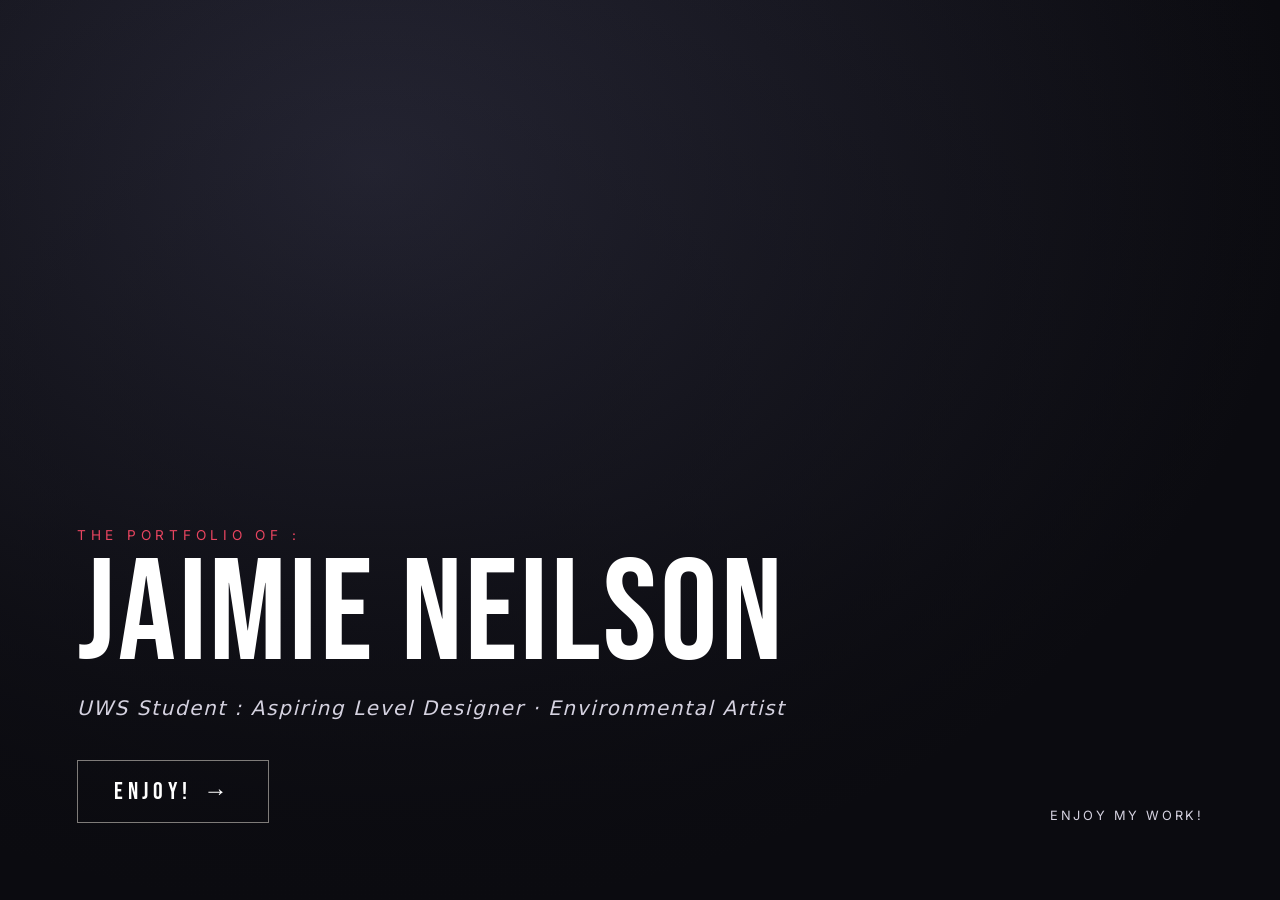
==== commit 377aa51d: "Refactor code structure for improved readability and maintainability" ====
--- a/index.html
+++ b/index.html
@@ -3,8 +3,8 @@
 <head>
   <meta charset="UTF-8">
   <meta name="viewport" content="width=device-width, initial-scale=1.0">
-  <title>Jaimie Neilson | Level Design &amp; Environment Art</title>
-  <meta name="description" content="Portfolio of Jaimie Neilson, level designer and environment artist at JazzGames.">
+  <title>Jaimie Neilson | UWS Student - Aspiring Level Design &amp; Environment Art</title>
+  <meta name="description" content="Portfolio of Jaimie Neilson, Aspiring level designer and environment artist.">
   <link rel="preconnect" href="https://fonts.googleapis.com">
   <link rel="preconnect" href="https://fonts.gstatic.com" crossorigin>
   <link href="https://fonts.googleapis.com/css2?family=Bebas+Neue&family=Inter:wght@400;500;600&display=swap" rel="stylesheet">
@@ -18,13 +18,13 @@
     <div class="splash-shade"></div>
 
     <div class="splash-content">
-      <p class="splash-kicker">Digital Portfolio of :</p>
+      <p class="splash-kicker">The portfolio of :</p>
       <h1 class="splash-title">Jaimie Neilson</h1>
-      <p class="splash-tagline">UWS Student &middot; Aspiring Level designer / Environmental artist</p>
-      <button id="enterButton" class="enter-button">Enter</button>
+      <p class="splash-tagline"><em>UWS Student : Aspiring Level Designer &middot; Environmental Artist</em></p>
+      <button id="enterButton" class="enter-button">Enjoy!</button>
     </div>
 
-    <p class="splash-hint">Enjoy the portfolio</p>
+    <p class="splash-hint">Enjoy my work!</p>
   </section>
 
   <!-- ===== MAIN MENU ===== -->
@@ -32,38 +32,47 @@
     <a href="#" class="menu-brand">Jaimie Neilson</a>
 
     <a href="#about" class="menu-option"
-       style="--image: url('assets/menu/about.jpg'); --fallback: linear-gradient(160deg, #2b2233, #0b0b10); --delay: 0.1s;">
+       style="--image: url('assets/gallery/ME.png'); --fallback: linear-gradient(160deg, #2b2233, #0b0b10); --delay: 0.1s;">
       <span class="menu-number">01</span>
       <span class="menu-label">About</span>
       <span class="menu-sub">Who I am, and the journey from the bus depot to level design.</span>
     </a>
 
-    <a href="#personal-projects" class="menu-option"
-       style="--image: url('assets/menu/personal-projects.jpg'); --fallback: linear-gradient(160deg, #1e2a2b, #0b0b10); --delay: 0.2s;">
+    <a href="#educational-work" class="menu-option"
+       style="--image: url('assets/gallery/UWSPaisley.jpg'); --fallback: linear-gradient(160deg, #2b2620, #0b0b10); --delay: 0.2s;">
       <span class="menu-number">02</span>
-      <span class="menu-label">Personal Projects</span>
-      <span class="menu-sub">The worlds I'm building at JazzGames.</span>
-    </a>
-
-    <a href="#educational-work" class="menu-option"
-       style="--image: url('assets/menu/educational-work.jpg'); --fallback: linear-gradient(160deg, #2b2620, #0b0b10); --delay: 0.3s;">
-      <span class="menu-number">03</span>
       <span class="menu-label">Educational Work</span>
       <span class="menu-sub">Projects and research from my studies at UWS.</span>
     </a>
+
+    <a href="#personal-projects" class="menu-option"
+       style="--image: url('assets/gallery/Personal.jpg'); --fallback: linear-gradient(160deg, #1e2a2b, #0b0b10); --delay: 0.3s;">
+      <span class="menu-number">03</span>
+      <span class="menu-label">Personal Projects</span>
+      <span class="menu-sub">The worlds I'm building with my own hands.</span>
+    </a>
+
+    <a href="#cv" class="menu-option"
+       style="--image: url('assets/gallery/SocMedIcons.png'); --fallback: linear-gradient(160deg, #22263a, #0b0b10); --delay: 0.4s;">
+      <span class="menu-number">04</span>
+      <span class="menu-label">CV &amp; Socials</span>
+      <span class="menu-sub">My CV, and where to find me online.</span>
+    </a>
   </nav>
 
-  <!-- ===== COMING SOON PAGE ===== -->
+  <!-- ===== SECTION PAGE (About, Coming Soon) ===== -->
   <section id="section" class="screen section-screen" aria-live="polite">
+    <div id="sectionImage" class="section-image" hidden></div>
     <button id="backButton" class="back-button">&larr; Back</button>
     <div class="section-content">
       <p id="sectionNumber" class="section-number"></p>
       <h2 id="sectionTitle"></h2>
-      <p id="sectionText" class="section-text"></p>
+      <div id="sectionText" class="section-text"></div>
+      <button id="sectionAction" class="enter-button section-action" hidden>Begin</button>
     </div>
   </section>
 
-  <!-- ===== CONTENT PAGES ===== -->
+  <!-- ===== CONTENT PAGES (Educational Work, CV & Socials) ===== -->
   <section id="page" class="screen page-screen">
     <header class="page-bar">
       <button id="pageBack" class="back-button">&larr; Back</button>
--- a/style.css
+++ b/style.css
@@ -5,8 +5,8 @@
 :root {
   --bg: #0b0b10;
   --surface: #16161f;
-  --text: #f1ebe2;
-  --muted: #8d8a99;
+  --text: #ffffff;
+  --muted: #d5d2e0;
   --accent: #e94560;
   --accent-hover: #ff5c77;
   --border: rgba(255, 255, 255, 0.08);
@@ -359,21 +359,22 @@
 }
 
 /* =====================================================
-   COMING SOON PAGE
+   SECTION PAGE (About, Coming Soon)
    ===================================================== */
 .section-screen {
-  display: flex;
-  align-items: center;
-  justify-content: center;
-  padding: 2rem;
+  --about-opacity: 0.16; /* How visible the photo is: 0 = invisible, 1 = full */
+
+  display: flex;
+  padding: 6rem 2rem 4rem;
   overflow-y: auto;
   background: radial-gradient(ellipse at top, #1a1a26 0%, var(--bg) 70%);
 }
 
 .section-screen .back-button {
-  position: absolute;
+  position: fixed;
   top: 1.5rem;
   left: 1.75rem;
+  z-index: 3;
 }
 
 .back-button {
@@ -382,7 +383,7 @@
   font-size: 1.1rem;
   letter-spacing: 0.15em;
   color: var(--text);
-  background: transparent;
+  background: rgba(11, 11, 16, 0.6);
   border: 1px solid rgba(241, 235, 226, 0.3);
   cursor: pointer;
   transition: background 0.3s, border-color 0.3s;
@@ -395,8 +396,41 @@
   outline: none;
 }
 
+/* Photo behind the text: centred, faint, edges fading into the background */
+.section-image {
+  position: fixed;
+  inset: 0;
+  z-index: 0;
+  background-position: center;
+  background-repeat: no-repeat;
+  background-size: auto 85%;
+  opacity: var(--about-opacity);
+  filter: grayscale(0.3);
+  -webkit-mask-image: radial-gradient(ellipse at center, #000 35%, transparent 72%);
+  mask-image: radial-gradient(ellipse at center, #000 35%, transparent 72%);
+  pointer-events: none;
+}
+
+.section-screen.is-active .section-image {
+  animation: photoIn 1.6s var(--ease) both;
+}
+
+@keyframes photoIn {
+  from {
+    opacity: 0;
+    transform: scale(1.04);
+  }
+  to {
+    opacity: var(--about-opacity);
+    transform: none;
+  }
+}
+
 .section-content {
-  max-width: 640px;
+  position: relative;
+  z-index: 1;
+  max-width: 680px;
+  margin: auto;
   text-align: center;
 }
 
@@ -406,6 +440,7 @@
 
 .section-screen.is-active .section-content > :nth-child(2) { animation-delay: 0.1s; }
 .section-screen.is-active .section-content > :nth-child(3) { animation-delay: 0.2s; }
+.section-screen.is-active .section-content > :nth-child(4) { animation-delay: 0.35s; }
 
 .section-number {
   margin: 0;
@@ -416,18 +451,32 @@
 }
 
 .section-content h2 {
-  margin: 0.25rem 0 1rem;
+  margin: 0.25rem 0 1.5rem;
   font-family: var(--font-display);
   font-size: clamp(3rem, 9vw, 6rem);
   font-weight: 400;
   line-height: 0.95;
 }
 
-.section-text {
-  margin: 0;
-  font-size: 1.05rem;
-  line-height: 1.7;
-  color: var(--muted);
+.section-text p {
+  margin: 0 0 1.1rem;
+  font-size: 1.1rem;
+  line-height: 1.8;
+  color: var(--muted);
+  text-shadow: 0 1px 12px rgba(11, 11, 16, 0.9);
+}
+
+.section-text p:last-child {
+  margin-bottom: 0;
+}
+
+/* Begin button under the About text */
+.section-action {
+  margin-top: 2.5rem;
+}
+
+.section-action[hidden] {
+  display: none;
 }
 
 /* =====================================================
@@ -545,7 +594,7 @@
 }
 
 /* =====================================================
-   UNIVERSITY PROJECT CARDS
+   PROJECT CARDS (University and Personal Projects)
    ===================================================== */
 .project-grid {
   display: grid;
@@ -557,9 +606,8 @@
   position: relative;
   display: flex;
   flex-direction: column;
-  justify-content: flex-end;
-  min-height: 380px;
-  padding: 1.5rem;
+  justify-content: flex-start;
+  padding: calc(56.25% + 1.25rem) 1.5rem 1.5rem; /* top space = a 16:9 image area */
   overflow: hidden;
   isolation: isolate;
   text-align: left;
@@ -570,27 +618,31 @@
   transition: border-color 0.3s, transform 0.3s var(--ease);
 }
 
+/* The cover image: always shown in full inside a 16:9 area at the top */
 .project-card::before {
   content: "";
   position: absolute;
-  inset: 0;
+  top: 0;
+  left: 0;
+  right: 0;
   z-index: -2;
-  background: var(--image, none) center / cover no-repeat, linear-gradient(160deg, #22222e, #0b0b10);
-  filter: grayscale(0.6) brightness(0.55);
+  aspect-ratio: 16 / 9;
+  background: var(--image, none) center / contain no-repeat, linear-gradient(160deg, #22222e, #0b0b10);
+  filter: grayscale(0.4) brightness(0.75);
   transition: filter 0.6s var(--ease), transform 0.9s var(--ease);
 }
 
+/* A soft fade where the image meets the text */
 .project-card::after {
   content: "";
   position: absolute;
-  inset: 0;
+  top: 0;
+  left: 0;
+  right: 0;
   z-index: -1;
-  background: linear-gradient(
-    to top,
-    rgba(11, 11, 16, 0.95) 0%,
-    rgba(11, 11, 16, 0.6) 45%,
-    rgba(11, 11, 16, 0.1) 100%
-  );
+  aspect-ratio: 16 / 9;
+  background: linear-gradient(to top, var(--surface) 0%, rgba(22, 22, 31, 0) 35%);
+  pointer-events: none;
 }
 
 .project-card:hover,
@@ -602,8 +654,8 @@
 
 .project-card:hover::before,
 .project-card:focus-visible::before {
-  filter: grayscale(0) brightness(0.8);
-  transform: scale(1.06);
+  filter: grayscale(0) brightness(1);
+  transform: scale(1.03);
 }
 
 .project-card.no-gallery {
@@ -648,7 +700,8 @@
 }
 
 .project-cta {
-  margin-top: 1rem;
+  margin-top: auto;
+  padding-top: 1rem;
   font-size: 0.8rem;
   font-weight: 600;
   letter-spacing: 0.12em;
@@ -939,6 +992,165 @@
 
 .article-back:hover {
   color: var(--accent);
+}
+
+/* =====================================================
+   CV & SOCIALS
+   ===================================================== */
+.cv-panels {
+  display: grid;
+  gap: 1.25rem;
+  margin-bottom: 3rem;
+}
+
+.cv-panels:empty {
+  display: none;
+}
+
+.cv-panel {
+  display: flex;
+  flex-wrap: wrap;
+  justify-content: space-between;
+  align-items: center;
+  gap: 1.5rem;
+  padding: 1.75rem 2rem;
+  background: var(--surface);
+  border: 1px solid var(--border);
+}
+
+.cv-panel-title {
+  margin: 0;
+  font-family: var(--font-display);
+  font-size: 2rem;
+  font-weight: 400;
+  letter-spacing: 0.03em;
+}
+
+.cv-meta {
+  margin: 0.25rem 0 0;
+  font-size: 0.9rem;
+  color: var(--muted);
+}
+
+.cv-actions {
+  display: flex;
+  flex-wrap: wrap;
+  gap: 0.75rem;
+}
+
+.cv-button {
+  display: inline-flex;
+  align-items: center;
+  padding: 0.8rem 1.6rem;
+  font-family: var(--font-display);
+  font-size: 1.2rem;
+  letter-spacing: 0.15em;
+  color: var(--text);
+  text-decoration: none;
+  background: transparent;
+  border: 1px solid rgba(241, 235, 226, 0.4);
+  transition: background 0.3s, border-color 0.3s;
+}
+
+.cv-button:hover,
+.cv-button:focus-visible {
+  border-color: var(--accent);
+  outline: none;
+}
+
+.cv-button.primary {
+  background: var(--accent);
+  border-color: var(--accent);
+}
+
+.cv-button.primary:hover,
+.cv-button.primary:focus-visible {
+  background: var(--accent-hover);
+  border-color: var(--accent-hover);
+}
+
+.cv-subheading {
+  margin: 0 0 1.25rem;
+  font-family: var(--font-display);
+  font-size: 2.2rem;
+  font-weight: 400;
+  letter-spacing: 0.03em;
+}
+
+.social-grid {
+  display: grid;
+  grid-template-columns: repeat(auto-fill, minmax(280px, 1fr));
+  gap: 1rem;
+}
+
+.social-card {
+  display: flex;
+  align-items: center;
+  gap: 1rem;
+  padding: 1.25rem 1.4rem;
+  color: var(--text);
+  text-decoration: none;
+  background: var(--surface);
+  border: 1px solid var(--border);
+  transition: border-color 0.3s, transform 0.3s var(--ease);
+}
+
+.social-card:hover,
+.social-card:focus-visible {
+  border-color: var(--accent);
+  transform: translateY(-3px);
+  outline: none;
+}
+
+.social-badge {
+  display: flex;
+  flex-shrink: 0;
+  align-items: center;
+  justify-content: center;
+  width: 48px;
+  height: 48px;
+  font-family: var(--font-display);
+  font-size: 1.6rem;
+  color: var(--accent);
+  background: rgba(233, 69, 96, 0.12);
+  border: 1px solid rgba(233, 69, 96, 0.35);
+}
+
+.social-text {
+  display: flex;
+  flex: 1;
+  flex-direction: column;
+  min-width: 0;
+}
+
+.social-name {
+  font-family: var(--font-display);
+  font-size: 1.4rem;
+  letter-spacing: 0.04em;
+  line-height: 1.1;
+}
+
+.social-handle {
+  font-size: 0.9rem;
+  color: var(--accent);
+}
+
+.social-note {
+  margin-top: 0.2rem;
+  font-size: 0.85rem;
+  line-height: 1.5;
+  color: var(--muted);
+}
+
+.social-arrow {
+  align-self: flex-start;
+  color: var(--muted);
+  transition: color 0.2s, transform 0.2s;
+}
+
+.social-card:hover .social-arrow {
+  color: var(--accent);
+  transform: translate(2px, -2px);
 }
 
 /* =====================================================
@@ -1209,7 +1421,7 @@
   }
 
   .project-card::before {
-    filter: grayscale(0.2) brightness(0.65);
+    filter: grayscale(0.2) brightness(0.9);
   }
 }
 
